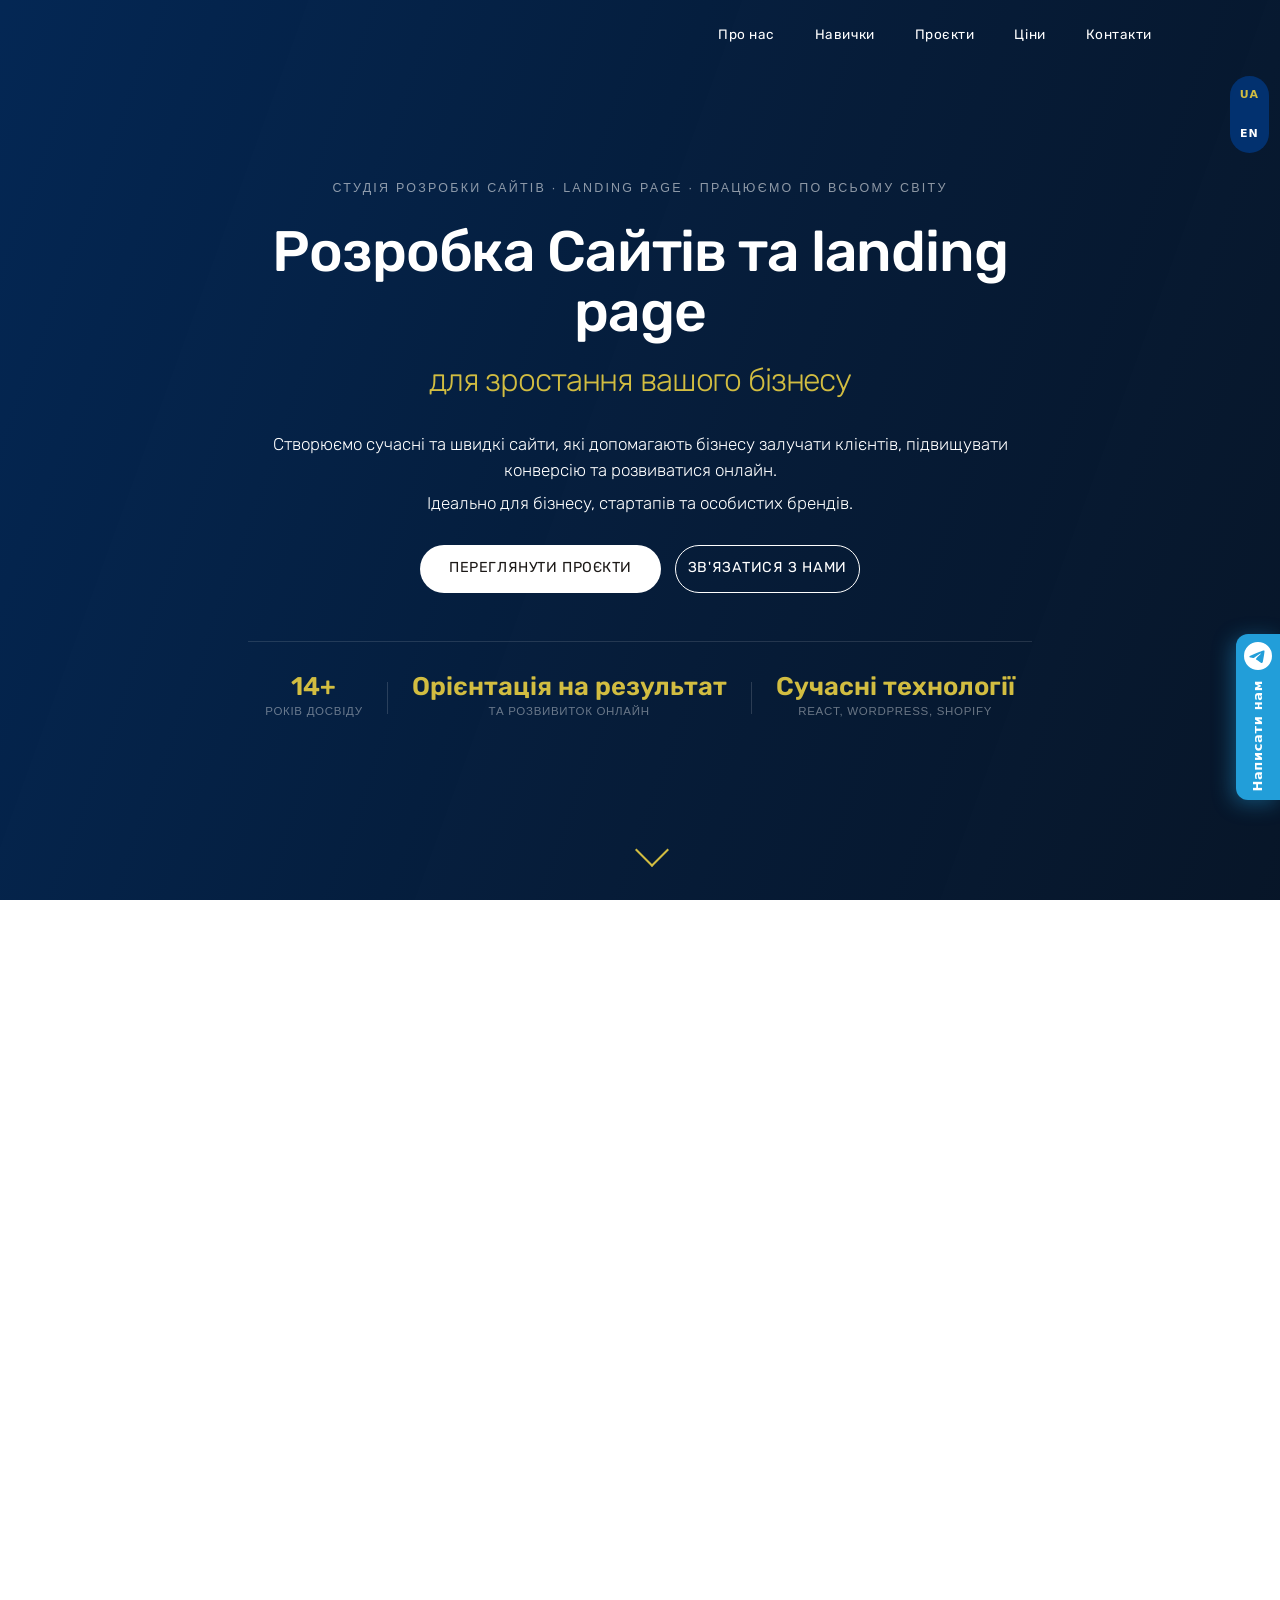
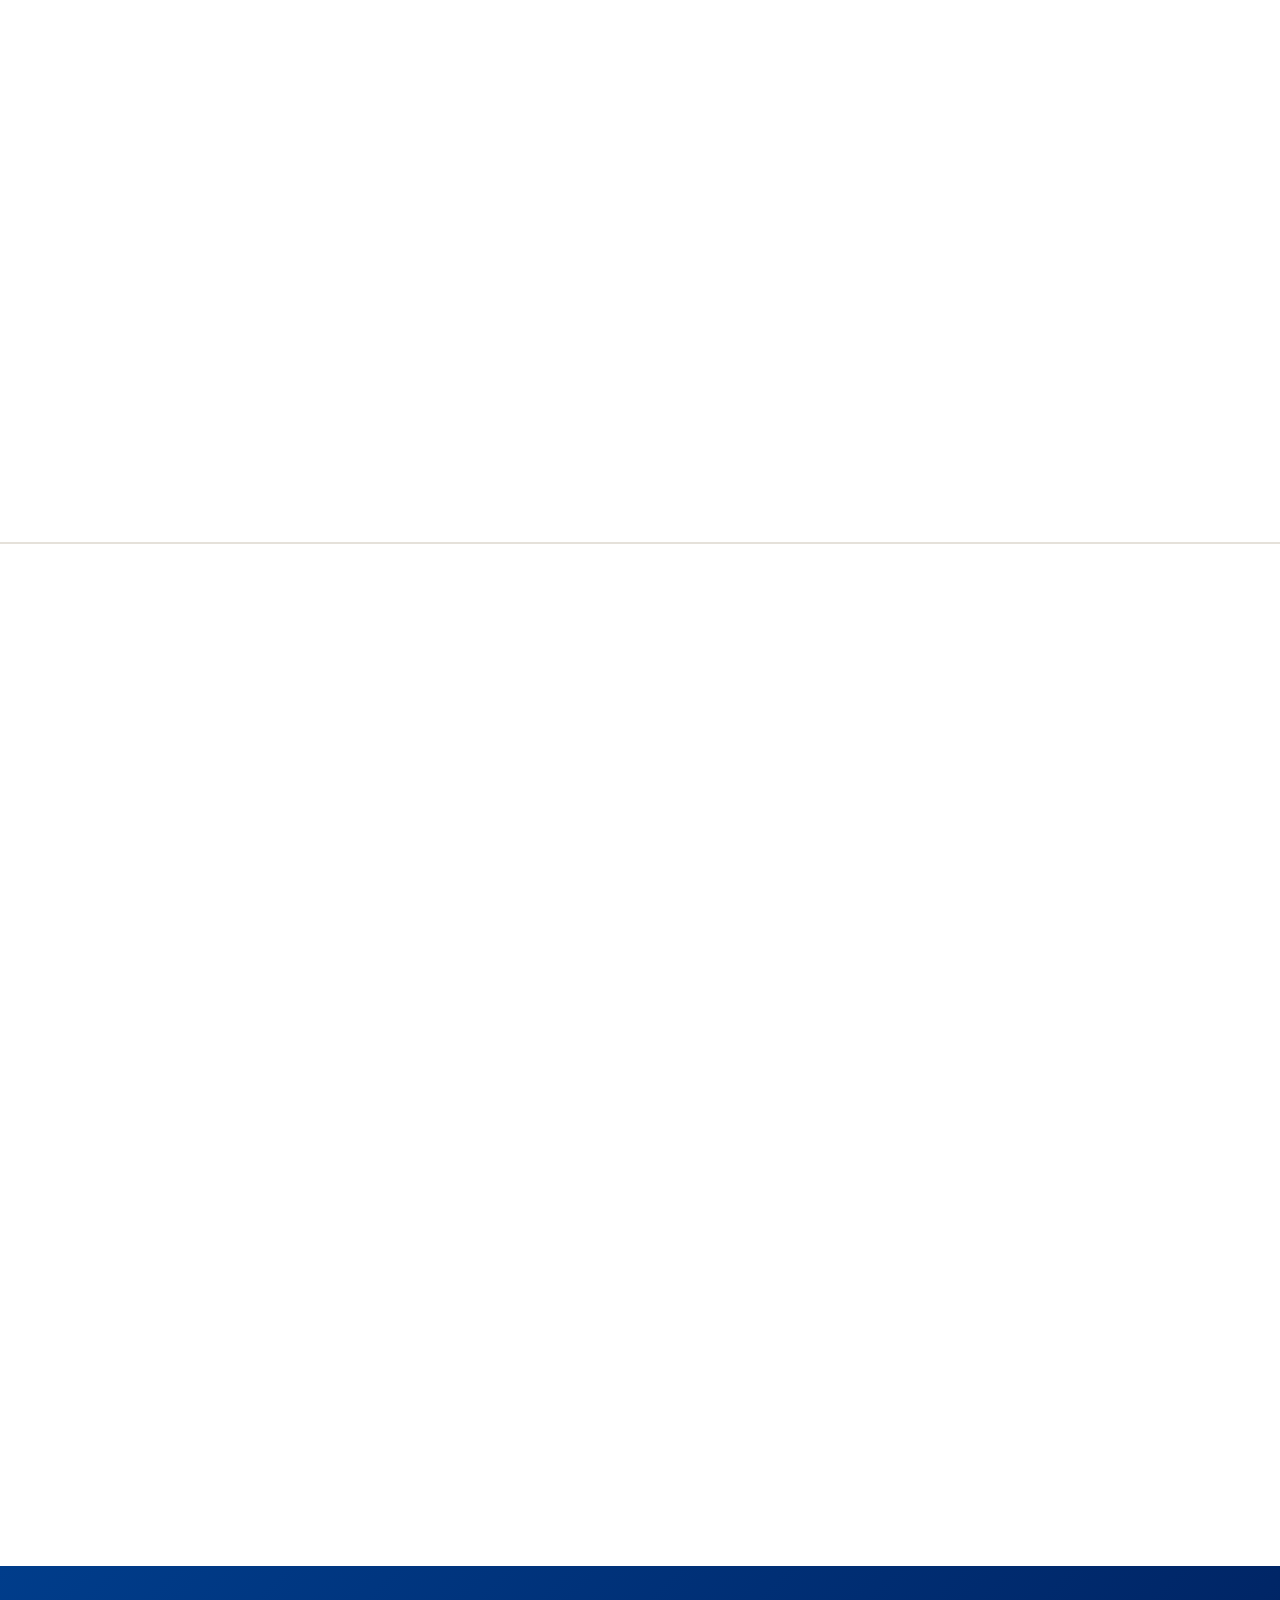
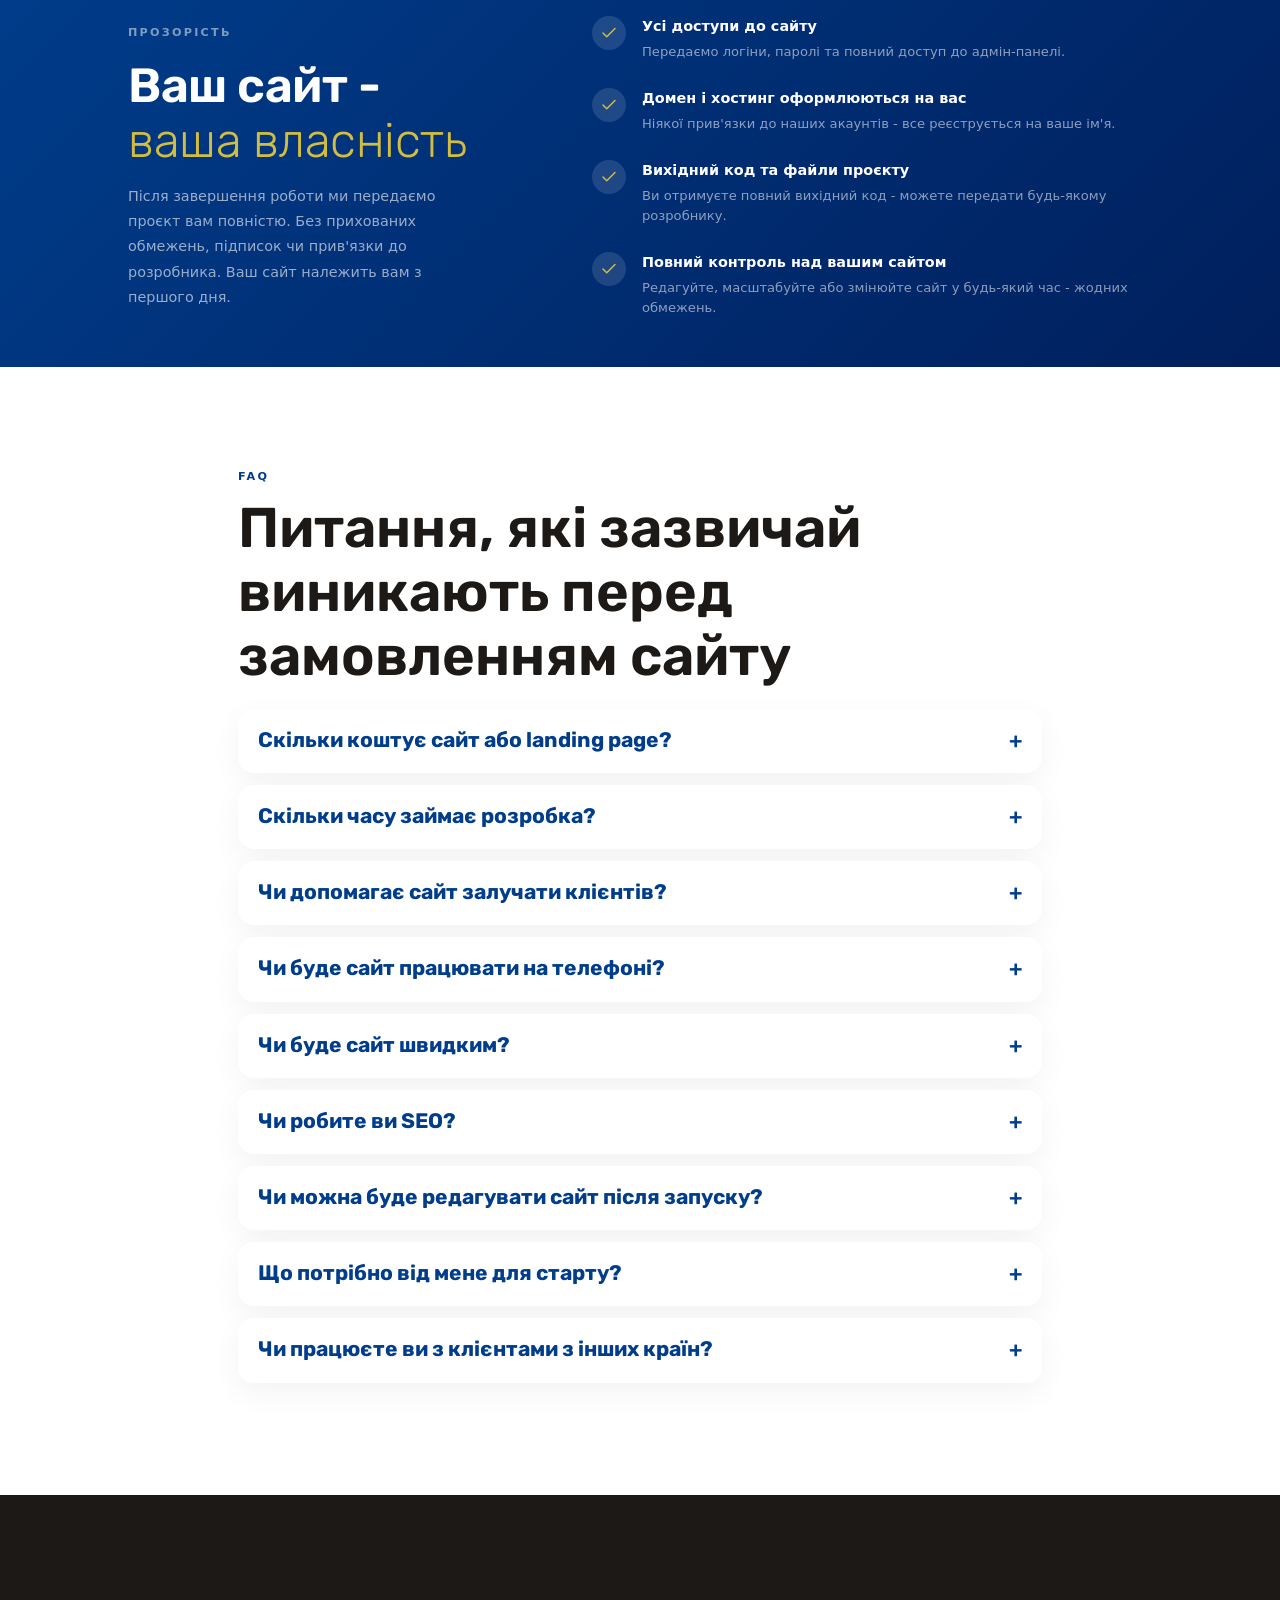
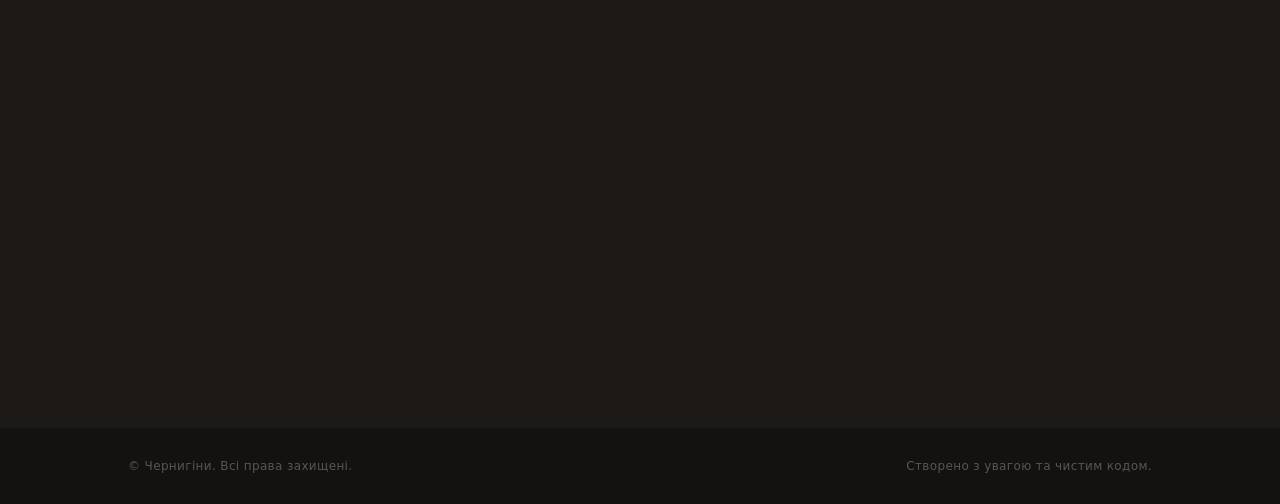
==== index.html @ ef547865 "test" ====
<!doctype html>
<html lang="uk">
  <head>
    <meta charset="UTF-8" />
    <meta name="viewport" content="width=device-width, initial-scale=1.0" />
    <meta
      name="description"
      content="Розробляємо сайти та landing page на WordPress, Webflow, Weblium, Shopify і React. 14+ років досвіду, 200+ проєктів. Клієнти з усього світу. Напишіть нам - обговоримо ваш проєкт."
    />
    <meta
      property="og:title"
      content="Розробка сайтів та Landing Page | Twin Site Creator"
    />
    <meta
      property="og:description"
      content="Розробляємо сайти та landing page на WordPress, Shopify і React. 14+ років досвіду, 200+ проєктів. Клієнти з усього світу."
    />
    <meta property="og:type" content="website" />
    <meta property="og:url" content="https://twinsitecreator.com/" />
    <meta
      property="og:image"
      content="https://twinsitecreator.com/assets/images/og-image.jpg"
    />
    <meta property="og:image:type" content="image/jpeg" />
    <meta property="og:image:width" content="1200" />
    <meta property="og:image:height" content="630" />
    <title>Розробка сайтів та Landing Page | Twin Site Creator</title>
    <!-- favicon -->
    <link rel="icon" href="assets/images/favicon.ico" sizes="any" />
    <link
      rel="icon"
      type="image/png"
      sizes="32x32"
      href="assets/images/favicon-32x32.png"
    />
    <link
      rel="icon"
      type="image/png"
      sizes="16x16"
      href="assets/images/favicon-16x16.png"
    />
    <link rel="canonical" href="https://twinsitecreator.com/" />
    <link rel="alternate" hreflang="uk" href="https://twinsitecreator.com/" />
    <link
      rel="alternate"
      hreflang="en"
      href="https://twinsitecreator.com/en/"
    />
    <link
      rel="alternate"
      hreflang="x-default"
      href="https://twinsitecreator.com/"
    />

    <link rel="preconnect" href="https://fonts.googleapis.com" />
    <link rel="preconnect" href="https://fonts.gstatic.com" crossorigin />
    <link
      href="https://fonts.googleapis.com/css2?family=Rubik:wght@300;400;500;600;700&display=swap"
      rel="stylesheet"
    />
    <link rel="stylesheet" href="assets/css/style.css" />
    <link rel="stylesheet" href="assets/css/gallery.css" />
    <!-- Google tag (gtag.js) -->
    <script
      async
      src="https://www.googletagmanager.com/gtag/js?id=G-CQWCQ5EF1Y"
    ></script>
    <script>
      window.dataLayer = window.dataLayer || [];
      function gtag() {
        dataLayer.push(arguments);
      }
      gtag("js", new Date());

      gtag("config", "G-CQWCQ5EF1Y");
    </script>

    <script type="application/ld+json">
      {
        "@context": "https://schema.org",
        "@type": "FAQPage",
        "mainEntity": [
          {
            "@type": "Question",
            "name": "Скільки коштує сайт або landing page?",
            "acceptedAnswer": {
              "@type": "Answer",
              "text": "Вартість залежить від складності. Прості landing page дешевші, складні сайти - дорожчі. Ми підбираємо рішення під ваш бюджет."
            }
          },

          {
            "@type": "Question",
            "name": "Скільки часу займає розробка?",
            "acceptedAnswer": {
              "@type": "Answer",
              "text": "Landing page займає 3–7 днів. Більш складні сайти - від 1 до 3 тижнів."
            }
          },

          {
            "@type": "Question",
            "name": "Чи допомагає сайт залучати клієнтів?",
            "acceptedAnswer": {
              "@type": "Answer",
              "text": "Так. Ми створюємо сайти з продуманою структурою та логікою, щоб відвідувач розумів вашу пропозицію і залишав заявку."
            }
          },

          {
            "@type": "Question",
            "name": "Чи буде сайт працювати на телефоні?",
            "acceptedAnswer": {
              "@type": "Answer",
              "text": "Так, всі наші сайти адаптивні і коректно працюють на мобільних, планшетах та комп’ютерах."
            }
          },

          {
            "@type": "Question",
            "name": "Чи буде сайт швидким?",
            "acceptedAnswer": {
              "@type": "Answer",
              "text": "Так. Ми оптимізуємо швидкість завантаження та використовуємо чистий код, що важливо для користувачів і SEO."
            }
          },

          {
            "@type": "Question",
            "name": "Чи робите ви SEO?",
            "acceptedAnswer": {
              "@type": "Answer",
              "text": "Так, ми закладаємо базову SEO-оптимізацію: правильна структура, заголовки, мета-теги та швидкість."
            }
          },

          {
            "@type": "Question",
            "name": "Чи можна буде редагувати сайт після запуску?",
            "acceptedAnswer": {
              "@type": "Answer",
              "text": "Так. Ми можемо зробити сайт на WordPress або іншій платформі, де ви зможете змінювати контент самостійно."
            }
          },

          {
            "@type": "Question",
            "name": "Що потрібно від мене для старту?",
            "acceptedAnswer": {
              "@type": "Answer",
              "text": "Достатньо коротко описати ваш бізнес і цілі. Ми допоможемо зі структурою і контентом при потребі."
            }
          },

          {
            "@type": "Question",
            "name": "Чи працюєте ви з клієнтами з інших країн?",
            "acceptedAnswer": {
              "@type": "Answer",
              "text": "Так, ми працюємо з клієнтами по всьому світу та спілкуємось онлайн."
            }
          }
        ]
      }
    </script>
    <script type="application/ld+json">
      {
        "@context": "https://schema.org",
        "@type": "ProfessionalService",
        "name": "Twin Site Creator",
        "url": "https://twinsitecreator.com",
        "description": "Frontend development studio specializing in landing pages, business websites, and e-commerce on WordPress, Shopify, and React.",
        "foundingDate": "2010",
        "numberOfEmployees": "2",
        "areaServed": "Worldwide",
        "hasOfferCatalog": {
          "@type": "OfferCatalog",
          "name": "Web Development Services",
          "itemListElement": [
            {
              "@type": "Offer",
              "itemOffered": {
                "@type": "Service",
                "name": "Landing Page Development"
              }
            },
            {
              "@type": "Offer",
              "itemOffered": {
                "@type": "Service",
                "name": "WordPress Website Development"
              }
            },
            {
              "@type": "Offer",
              "itemOffered": {
                "@type": "Service",
                "name": "Shopify Store Development"
              }
            },
            {
              "@type": "Offer",
              "itemOffered": {
                "@type": "Service",
                "name": "Frontend Development (React/Vue)"
              }
            },
            {
              "@type": "Offer",
              "itemOffered": {
                "@type": "Service",
                "name": "Website Optimization"
              }
            }
          ]
        },
        "contactPoint": {
          "@type": "ContactPoint",
          "contactType": "customer service",
          "email": "nadja.chernyginy@gmail.com",
          "availableLanguage": ["Ukrainian", "English"]
        }
      }
    </script>

    <!-- Portfolio ItemList Schema -->
    <script type="application/ld+json">
      {
        "@context": "https://schema.org",
        "@type": "ItemList",
        "name": "Landing Page & Website Portfolio - Twin Site Creator",
        "description": "Portfolio of landing pages and business websites built by Twin Site Creator. 200+ projects on WordPress, Shopify, and React for clients worldwide.",
        "numberOfItems": 7,
        "itemListElement": [
          {
            "@type": "ListItem",
            "position": 1,
            "item": {
              "@type": "CreativeWork",
              "name": "Yoga Retreat Landing Page - Bali",
              "url": "https://twinsite-creation.github.io/yoga-retreat-landing/",
              "image": "https://twinsitecreator.com/assets/images/thumbnail-yoga.webp",
              "author": { "@type": "Organization", "name": "Twin Site Creator" }
            }
          },
          {
            "@type": "ListItem",
            "position": 2,
            "item": {
              "@type": "CreativeWork",
              "name": "Pet Grooming Business Website",
              "url": "https://twinsite-creation.github.io/pet-grooming-landing/",
              "image": "https://twinsitecreator.com/assets/images/thumbnail-pet.webp",
              "author": { "@type": "Organization", "name": "Twin Site Creator" }
            }
          },
          {
            "@type": "ListItem",
            "position": 3,
            "item": {
              "@type": "CreativeWork",
              "name": "Luxury Villa Rental & Sales Website - Bali",
              "url": "https://twinsite-creation.github.io/luxury-villa-landing/",
              "image": "https://twinsitecreator.com/assets/images/thumbnail-villas.webp",
              "author": { "@type": "Organization", "name": "Twin Site Creator" }
            }
          },
          {
            "@type": "ListItem",
            "position": 4,
            "item": {
              "@type": "CreativeWork",
              "name": "Notary Website Design - Legal Services",
              "url": "https://twinsite-creation.github.io/notary-website-001/",
              "image": "https://twinsitecreator.com/assets/images/thumbnail-notary.webp",
              "author": { "@type": "Organization", "name": "Twin Site Creator" }
            }
          },
          {
            "@type": "ListItem",
            "position": 5,
            "item": {
              "@type": "CreativeWork",
              "name": "German Language Learning Website - Kurinova Deutsch",
              "url": "https://kurinova-deutsch.com/",
              "image": "https://twinsitecreator.com/assets/images/thumbnail-kurinova.webp",
              "author": { "@type": "Organization", "name": "Twin Site Creator" }
            }
          },
          {
            "@type": "ListItem",
            "position": 6,
            "item": {
              "@type": "CreativeWork",
              "name": "Therapy & Psychology Landing Page",
              "url": "https://twinsite-creation.github.io/therapy-landing/",
              "image": "https://twinsitecreator.com/assets/images/thumbnail-therapy.webp",
              "author": { "@type": "Organization", "name": "Twin Site Creator" }
            }
          },
          {
            "@type": "ListItem",
            "position": 7,
            "item": {
              "@type": "CreativeWork",
              "name": "Movie Promo Landing Page",
              "url": "https://twinsite-creation.github.io/movie-landing/",
              "image": "https://twinsitecreator.com/assets/images/thumbnail-movie.webp",
              "author": { "@type": "Organization", "name": "Twin Site Creator" }
            }
          }
        ]
      }
    </script>
  </head>
  <body>
    <!-- ===== NAVIGATION ===== -->
    <header class="site-header" id="site-header">
      <div class="container header-inner">
        <a href="/" class="nav__logo" aria-label="Homepage">
          <span
            class="nav__logo-img nav__logo-img--blue"
            aria-hidden="true"
          ></span>
          <span
            class="nav__logo-img nav__logo-img--white"
            aria-hidden="true"
          ></span>
        </a>

        <div class="header-right">
          <nav class="nav container" aria-label="Main navigation">
            <ul class="nav__list" id="nav-menu" role="list">
              <li><a href="#about" class="nav__link">Про нас</a></li>
              <li><a href="#skills" class="nav__link">Навички</a></li>
              <li><a href="#projects" class="nav__link">Проєкти</a></li>
              <li><a href="#pricing" class="nav__link">Ціни</a></li>
              <li><a href="#contact" class="nav__link">Контакти</a></li>
            </ul>
          </nav>

          <div class="lang-toggle">
            <a href="/" class="lang-btn on">UA</a>
            <a href="/en/" class="lang-btn">EN</a>
          </div>

          <button
            class="nav__toggle"
            id="nav-toggle"
            aria-label="Toggle menu"
            aria-expanded="false"
            aria-controls="nav-menu"
          >
            <span></span><span></span><span></span>
          </button>
        </div>
      </div>
    </header>

    <main>
      <!-- ===== HERO ===== -->
      <section class="hero" id="hero">
        <!-- VIDEO BACKGROUND -->
        <div class="hero__video-wrap" aria-hidden="true">
          <video
            class="hero__video"
            poster="assets/images/photo_nadiia_vira.jpg"
            muted
            autoplay
            loop
            playsinline
            preload="metadata"
          >
            <source src="assets/videos/hero-bg.mp4" type="video/mp4" />
          </video>
          <div class="hero__overlay"></div>
        </div>

        <!-- CONTENT -->
        <div class="container hero__inner">
          <div class="hero__text">
            <p class="hero__eyebrow hero-anim hero-anim--1">
              Студія розробки сайтів · Landing Page · Працюємо по всьому світу
            </p>

            <h1 class="hero__name hero-anim hero-anim--2">
              Розробка Сайтів та landing page<br />
              <span>для зростання вашого бізнесу</span>
            </h1>

            <div class="hero__intro hero-anim hero-anim--3">
              <p>
                Створюємо сучасні та швидкі сайти, які допомагають бізнесу
                залучати клієнтів, підвищувати конверсію та розвиватися онлайн.
              </p>

              <p>Ідеально для бізнесу, стартапів та особистих брендів.</p>
            </div>

            <div class="hero__actions hero-anim hero-anim--4">
              <a href="#projects" class="btn btn--primary">
                Переглянути проєкти
              </a>
              <a href="#contact" class="btn btn--ghost">Зв'язатися з нами</a>
            </div>

            <!-- TRUST BAR -->
            <div class="hero__trust hero-anim hero-anim--5" aria-hidden="true">
              <div class="hero__trust-item">
                <strong>14+</strong>
                <span>Років досвіду</span>
              </div>
              <div class="hero__trust-divider"></div>
              <div class="hero__trust-item">
                <strong>Орієнтація на результат</strong>
                <span>та розвивиток онлайн</span>
              </div>
              <div class="hero__trust-divider"></div>
              <div class="hero__trust-item">
                <strong>Сучасні технології</strong>
                <span>React, WordPress, Shopify</span>
              </div>
            </div>
          </div>
        </div>

        <!-- SCROLL INDICATOR -->
        <a href="#portfolioHeader" class="hero__scroll hero-anim hero-anim--6">
          <span class="hero__scroll-arrow"></span>
        </a>
      </section>

      <!-- ===== PROJECTS - Animated Gallery ===== -->
      <section class="portfolio section" id="projects" aria-label="Портфоліо">
        <div class="container">
          <!-- HEADER -->
          <header class="portfolio-header" id="portfolioHeader">
            <div>
              <p class="portfolio-header__label">Портфоліо · Наші роботи</p>
              <h2 class="portfolio-header__title">
                Landing page та сайти,<br />
                <span>які приносять клієнтів</span>
              </h2>
            </div>
          </header>

          <!-- INTRO -->
          <div class="portfolio-intro" id="portfolioIntro">
            <p>
              Реальні приклади landing page та бізнес-сайтів - від сервісного
              бізнесу до преміум нерухомості. Кожен проєкт створений, щоб
              приносити результат: більше заявок, більше клієнтів і більше
              онлайн-продажів.
            </p>
            <p>
              Розробляємо сайти на різних платформах або створюємо повністю
              кастомні рішення - під конкретні задачі бізнесу.
            </p>
          </div>

          <!-- GALLERY GRID -->
          <div class="gallery" id="gallery">
            <!-- CARD 1 - Yoga Retreat (large) -->
            <article
              class="gallery-card"
              data-delay="0"
              itemscope
              itemtype="https://schema.org/CreativeWork"
            >
              <span class="card-shimmer"></span>
              <span class="card-num">01</span>
              <div class="card-media">
                <img
                  class="card-poster"
                  itemprop="image"
                  src="assets/images/thumbnail-yoga.webp"
                  alt="Landing page для йога-ретриту на Балі - by Twin Site Creator"
                  loading="lazy"
                  width="640"
                  height="420"
                />
                <!-- <video
                  class="card-video"
                  muted
                  loop
                  playsinline
                  preload="none"
                  data-src="assets/videos/project-preview.mp4"
                >
                  <source
                    data-src="assets/videos/project-preview.mp4"
                    type="video/mp4"
                  />
                </video> 
                <div class="card-play-hint">
                  <svg width="16" height="16" viewBox="0 0 24 24" fill="white">
                    <polygon points="5,3 19,12 5,21" />
                  </svg>
                </div>-->
              </div>
              <a
                class="card-overlay-link"
                href="https://twinsite-creation.github.io/yoga-retreat-landing/"
                target="_blank"
                rel="noopener"
                itemprop="url"
              >
                <div class="card-overlay"></div>
              </a>

              <div class="card-info">
                <span class="card-tag">Wellness · UI/UX концепт</span>

                <h3 class="card-title">
                  <a
                    href="https://twinsite-creation.github.io/yoga-retreat-landing/"
                    target="_blank"
                    rel="noopener"
                    itemprop="url"
                    >Landing page для wellness бренду</a
                  >
                </h3>

                <div class="card-result">
                  <span>✨ Візуальний сторітелінг</span>
                  <span>📱 Mobile-first структура</span>
                </div>

                <p class="card-desc">
                  Концепція landing page для йога-ретриту, створена для передачі
                  атмосфери та цінності досвіду через візуал, структуру та
                  зрозумілу подачу програми.
                </p>

                <a
                  class="card-link"
                  href="https://twinsite-creation.github.io/yoga-retreat-landing/"
                  target="_blank"
                >
                  Переглянути приклад
                  <svg
                    width="14"
                    height="14"
                    viewBox="0 0 24 24"
                    fill="none"
                    stroke="currentColor"
                    stroke-width="2"
                    stroke-linecap="round"
                    stroke-linejoin="round"
                  >
                    <path d="M5 12h14M12 5l7 7-7 7" />
                  </svg>
                </a>
              </div>
            </article>

            <!-- CARD 2 - Pet Grooming -->
            <article
              class="gallery-card"
              data-delay="80"
              itemscope
              itemtype="https://schema.org/CreativeWork"
            >
              <span class="card-shimmer"></span>
              <span class="card-num">02</span>
              <div class="card-media">
                <img
                  class="card-poster"
                  itemprop="image"
                  src="assets/images/thumbnail-pet.webp"
                  alt="Бізнес-сайт для pet grooming студії - by Twin Site Creator"
                  loading="lazy"
                  width="640"
                  height="420"
                />
                <!--<video
                  class="card-video"
                  muted
                  loop
                  playsinline
                  preload="none"
                  data-src="assets/videos/project-preview.mp4"
                >
                  <source
                    data-src="assets/videos/project-preview.mp4"
                    type="video/mp4"
                  />
                </video>
                <div class="card-play-hint">
                  <svg width="16" height="16" viewBox="0 0 24 24" fill="white">
                    <polygon points="5,3 19,12 5,21" />
                  </svg>
                </div>-->
              </div>
              <a
                class="card-overlay-link"
                href="https://twinsite-creation.github.io/pet-grooming-landing/"
                target="_blank"
                rel="noopener"
                itemprop="url"
              >
                <div class="card-overlay"></div>
              </a>
              <div class="card-info">
                <span class="card-tag">Pet Care · Business Website</span>

                <h3 class="card-title">
                  <a
                    href="https://twinsite-creation.github.io/pet-grooming-landing/"
                    target="_blank"
                    rel="noopener"
                    itemprop="url"
                  >
                    Сайт для грумінг-салону
                  </a>
                </h3>

                <div class="card-result">
                  <span>✨ Чітка подача послуг</span>
                  <span>📞 Фокус на заявки</span>
                </div>

                <p class="card-desc">
                  Структура сайту для сервісного бізнесу з акцентом на швидке
                  розуміння послуг.
                </p>

                <a
                  class="card-link"
                  href="https://twinsite-creation.github.io/pet-grooming-landing/"
                  target="_blank"
                >
                  Переглянути приклад
                  <svg
                    width="14"
                    height="14"
                    viewBox="0 0 24 24"
                    fill="none"
                    stroke="currentColor"
                    stroke-width="2"
                    stroke-linecap="round"
                    stroke-linejoin="round"
                  >
                    <path d="M5 12h14M12 5l7 7-7 7" />
                  </svg>
                </a>
              </div>
            </article>

            <!-- CARD 3 - Luxury Villas -->
            <article
              class="gallery-card"
              data-delay="160"
              itemscope
              itemtype="https://schema.org/CreativeWork"
            >
              <span class="card-shimmer"></span>
              <span class="card-num">03</span>
              <div class="card-media">
                <img
                  class="card-poster"
                  itemprop="image"
                  src="assets/images/thumbnail-villas.webp"
                  alt="Преміум-сайт для оренди та продажу вілл на Балі - Twin Site Creator"
                  loading="lazy"
                  width="640"
                  height="420"
                />
                <!--<video
                  class="card-video"
                  muted
                  loop
                  playsinline
                  preload="none"
                  data-src="assets/videos/project-preview.mp4"
                >
                  <source
                    data-src="assets/videos/project-preview.mp4"
                    type="video/mp4"
                  />
                </video>
                <div class="card-play-hint">
                  <svg width="16" height="16" viewBox="0 0 24 24" fill="white">
                    <polygon points="5,3 19,12 5,21" />
                  </svg>
                </div>-->
              </div>
              <a
                class="card-overlay-link"
                href="https://twinsite-creation.github.io/luxury-villa-landing/"
                target="_blank"
                rel="noopener"
                itemprop="url"
              >
                <div class="card-overlay"></div>
              </a>
              <div class="card-info">
                <span class="card-tag">Real Estate · Digital Experience</span>

                <h3 class="card-title">
                  <a
                    href="https://twinsite-creation.github.io/luxury-villa-landing/"
                    target="_blank"
                    rel="noopener"
                    itemprop="url"
                  >
                    Сайт для преміум нерухомості
                  </a>
                </h3>

                <div class="card-result">
                  <span>✨ Преміальна подача</span>
                  <span>📱 Візуальний фокус</span>
                </div>

                <p class="card-desc">
                  Концепція сайту для продажу та оренди вілл з акцентом на
                  емоційне сприйняття, візуальну подачу.
                </p>

                <a
                  class="card-link"
                  href="https://twinsite-creation.github.io/luxury-villa-landing/"
                  target="_blank"
                >
                  Переглянути приклад
                  <svg
                    width="14"
                    height="14"
                    viewBox="0 0 24 24"
                    fill="none"
                    stroke="currentColor"
                    stroke-width="2"
                    stroke-linecap="round"
                    stroke-linejoin="round"
                  >
                    <path d="M5 12h14M12 5l7 7-7 7" />
                  </svg>
                </a>
              </div>
            </article>

            <!-- CARD 4 - GERMAN TEACHER -->
            <article
              class="gallery-card"
              data-delay="240"
              itemscope
              itemtype="https://schema.org/CreativeWork"
            >
              <span class="card-shimmer"></span>
              <span class="card-num">04</span>
              <div class="card-media">
                <img
                  class="card-poster"
                  src="assets/images/thumbnail-teacher.webp"
                  alt="Сайт для вивчення німецької мови на ноутбуці та смартфоні - онлайн курси німецької, адаптивний дизайн освітнього сайту"
                  loading="lazy"
                  width="640"
                  height="420"
                  style="object-position: center 30%"
                />
                <!--<video
                  class="card-video"
                  muted
                  loop
                  playsinline
                  preload="none"
                  data-src="assets/videos/project-preview.mp4"
                >
                  <source
                    data-src="assets/videos/project-preview.mp4"
                    type="video/mp4"
                  />
                </video>
                <div class="card-play-hint">
                  <svg width="16" height="16" viewBox="0 0 24 24" fill="white">
                    <polygon points="5,3 19,12 5,21" />
                  </svg>
                </div>-->
              </div>
              <a
                class="card-overlay-link"
                href="https://kurinova-deutsch.com/"
                target="_blank"
                rel="noopener"
                itemprop="url"
              >
                <div class="card-overlay"></div>
              </a>
              <div class="card-info">
                <span class="card-tag">Education · Personal Brand</span>

                <h3 class="card-title">
                  <a
                    href="https://kurinova-deutsch.com/"
                    target="_blank"
                    rel="noopener"
                    itemprop="url"
                  >
                    Сайт викладача німецької мови
                  </a>
                </h3>

                <div class="card-result">
                  <span>✨ Персональний бренд</span>
                  <span>📩 Збір заявок</span>
                </div>

                <p class="card-desc">
                  Сайт для викладача з акцентом на довіру, експертність та
                  просту комунікацію з потенційними студентами.
                </p>

                <a
                  class="card-link"
                  href="https://kurinova-deutsch.com/"
                  target="_blank"
                >
                  Переглянути приклад
                  <svg
                    width="14"
                    height="14"
                    viewBox="0 0 24 24"
                    fill="none"
                    stroke="currentColor"
                    stroke-width="2"
                    stroke-linecap="round"
                    stroke-linejoin="round"
                  >
                    <path d="M5 12h14M12 5l7 7-7 7" />
                  </svg>
                </a>
              </div>
            </article>

            <!-- CARD 5 - Notary variant -->
            <article
              class="gallery-card"
              data-delay="320"
              itemscope
              itemtype="https://schema.org/CreativeWork"
            >
              <span class="card-shimmer"></span>
              <span class="card-num">05</span>
              <div class="card-media">
                <img
                  class="card-poster"
                  src="assets/images/thumbnail-notary.webp"
                  alt="Сучасний сайт нотаріуса на ноутбуці та смартфоні - дизайн юридичного сайту, адаптивний веб-дизайн для нотаріальних послуг"
                  loading="lazy"
                  width="640"
                  height="420"
                  style="object-position: center 60%"
                />
                <!--<video
                  class="card-video"
                  muted
                  loop
                  playsinline
                  preload="none"
                  data-src="assets/videos/project-preview.mp4"
                >
                  <source
                    data-src="assets/videos/project-preview.mp4"
                    type="video/mp4"
                  />
                </video>
                <div class="card-play-hint">
                  <svg width="16" height="16" viewBox="0 0 24 24" fill="white">
                    <polygon points="5,3 19,12 5,21" />
                  </svg>
                </div>-->
              </div>
              <a
                class="card-overlay-link"
                href="https://twinsite-creation.github.io/notary-website-001/"
                target="_blank"
                rel="noopener"
                itemprop="url"
              >
                <div class="card-overlay"></div>
              </a>
              <div class="card-info">
                <span class="card-tag">Legal · Business Website</span>

                <h3 class="card-title">
                  <a
                    href="https://twinsite-creation.github.io/notary-website-001/"
                    target="_blank"
                    rel="noopener"
                    itemprop="url"
                  >
                    Сайт нотаріальної практики
                  </a>
                </h3>

                <div class="card-result">
                  <span>✨ Структуровано</span>
                  <span>📞 Локальні запити</span>
                </div>

                <p class="card-desc">
                  Концепція сайту для нотаріуса з акцентом на чітку структуру
                  послуг, довіру та зручний зв’язок для клієнтів.
                </p>

                <a
                  class="card-link"
                  href="https://twinsite-creation.github.io/notary-website-001/"
                  target="_blank"
                >
                  Переглянути приклад
                  <svg
                    width="14"
                    height="14"
                    viewBox="0 0 24 24"
                    fill="none"
                    stroke="currentColor"
                    stroke-width="2"
                    stroke-linecap="round"
                    stroke-linejoin="round"
                  >
                    <path d="M5 12h14M12 5l7 7-7 7" />
                  </svg>
                </a>
              </div>
            </article>

            <!-- CARD 6 - Therapy Landing -->
            <article
              class="gallery-card"
              data-delay="400"
              itemscope
              itemtype="https://schema.org/CreativeWork"
            >
              <span class="card-shimmer"></span>
              <span class="card-num">06</span>
              <div class="card-media">
                <img
                  class="card-poster"
                  itemprop="image"
                  src="assets/images/thumbnail-therapy.webp"
                  alt="Landing page для психолога та психотерапевта - Twin Site Creator"
                  loading="lazy"
                  width="640"
                  height="420"
                />
              </div>
              <a
                class="card-overlay-link"
                href="https://twinsite-creation.github.io/therapy-landing/"
                target="_blank"
                rel="noopener"
                itemprop="url"
              >
                <div class="card-overlay"></div>
              </a>
              <div class="card-info">
                <span class="card-tag">Psychology · Landing Page</span>

                <h3 class="card-title">
                  <a
                    href="https://twinsite-creation.github.io/therapy-landing/"
                    target="_blank"
                    rel="noopener"
                    itemprop="url"
                  >
                    Landing page для психолога
                  </a>
                </h3>

                <div class="card-result">
                  <span>✨ Довіра та емпатія</span>
                  <span>📩 Фокус на запис</span>
                </div>

                <p class="card-desc">
                  Концепція landing page для спеціаліста з психологічної
                  підтримки з акцентом на довіру, безпеку та зрозумілий заклик
                  до дії.
                </p>

                <a
                  class="card-link"
                  href="https://twinsite-creation.github.io/therapy-landing/"
                  target="_blank"
                >
                  Переглянути приклад
                  <svg
                    width="14"
                    height="14"
                    viewBox="0 0 24 24"
                    fill="none"
                    stroke="currentColor"
                    stroke-width="2"
                    stroke-linecap="round"
                    stroke-linejoin="round"
                  >
                    <path d="M5 12h14M12 5l7 7-7 7" />
                  </svg>
                </a>
              </div>
            </article>

            <!-- CARD 7 - Movie Landing -->
            <article
              class="gallery-card"
              data-delay="480"
              itemscope
              itemtype="https://schema.org/CreativeWork"
            >
              <span class="card-shimmer"></span>
              <span class="card-num">07</span>
              <div class="card-media">
                <img
                  class="card-poster"
                  itemprop="image"
                  src="assets/images/thumbnail-movie.webp"
                  alt="Landing page для кінофільму та кінопроєкту - Twin Site Creator"
                  loading="lazy"
                  width="640"
                  height="420"
                />
              </div>
              <a
                class="card-overlay-link"
                href="https://twinsite-creation.github.io/movie-landing/"
                target="_blank"
                rel="noopener"
                itemprop="url"
              >
                <div class="card-overlay"></div>
              </a>
              <div class="card-info">
                <span class="card-tag">Entertainment · Landing Page</span>

                <h3 class="card-title">
                  <a
                    href="https://twinsite-creation.github.io/movie-landing/"
                    target="_blank"
                    rel="noopener"
                    itemprop="url"
                  >
                    Landing page для кінопроєкту
                  </a>
                </h3>

                <div class="card-result">
                  <span>🎬 Кінематографічний стиль</span>
                  <span>✨ Імерсивний досвід</span>
                </div>

                <p class="card-desc">
                  Концепція промо-сторінки для кінострічки з атмосферним
                  візуалом, динамічною подачею та чітким фокусом на конверсію.
                </p>

                <a
                  class="card-link"
                  href="https://twinsite-creation.github.io/movie-landing/"
                  target="_blank"
                >
                  Переглянути приклад
                  <svg
                    width="14"
                    height="14"
                    viewBox="0 0 24 24"
                    fill="none"
                    stroke="currentColor"
                    stroke-width="2"
                    stroke-linecap="round"
                    stroke-linejoin="round"
                  >
                    <path d="M5 12h14M12 5l7 7-7 7" />
                  </svg>
                </a>
              </div>
            </article>

            <!-- CARD 6 - Villas wide
            <article
              class="gallery-card"
              data-delay="400"
              itemscope
              itemtype="https://schema.org/CreativeWork"
            >
              <span class="card-shimmer"></span>
              <span class="card-num">06</span>
              <div class="card-media">
                <img
                  class="card-poster"
                  src="assets/images/thumbnail-villas.webp"
                  alt="Premium villa sales website Bali - by Twin Site Creator"
                  loading="lazy"
                  width="640"
                  height="420"
                  style="object-position: 30% center"
                />
                <video
                  class="card-video"
                  muted
                  loop
                  playsinline
                  preload="none"
                  data-src="assets/videos/project-preview.mp4"
                >
                  <source
                    data-src="assets/videos/project-preview.mp4"
                    type="video/mp4"
                  />
                </video>
                <div class="card-play-hint">
                  <svg width="16" height="16" viewBox="0 0 24 24" fill="white">
                    <polygon points="5,3 19,12 5,21" />
                  </svg>
                </div>
              </div>
              <div class="card-overlay"></div>
              <div class="card-info">
                <span class="card-tag">E-commerce · Shopify</span>
                <h3 class="card-title" itemprop="name">
                  Premium Villa Sales - Shopify
                </h3>
                <div class="card-result">
                  <span>🏆 Premium design</span>
                  <span>🛒 Shopify інтеграція</span>
                </div>
                <a
                  class="card-link"
                  href="https://twinsite-creation.github.io/luxury-villa-landing/"
                  target="_blank"
                  rel="noopener"
                >
                  Відкрити
                  <svg
                    width="14"
                    height="14"
                    viewBox="0 0 24 24"
                    fill="none"
                    stroke="currentColor"
                    stroke-width="2"
                    stroke-linecap="round"
                    stroke-linejoin="round"
                  >
                    <path d="M5 12h14M12 5l7 7-7 7" />
                  </svg>
                </a>
              </div>
            </article> -->

            <!-- CARD 7 - Yoga wide
            <article
              class="gallery-card"
              data-delay="480"
              itemscope
              itemtype="https://schema.org/CreativeWork"
            >
              <span class="card-shimmer"></span>
              <span class="card-num">07</span>
              <div class="card-media">
                <img
                  class="card-poster"
                  src="assets/images/thumbnail-yoga.webp"
                  alt="Spa and retreat brand identity website - by Twin Site Creator"
                  loading="lazy"
                  width="640"
                  height="420"
                  style="object-position: center 50%"
                />
                <video
                  class="card-video"
                  muted
                  loop
                  playsinline
                  preload="none"
                  data-src="assets/videos/project-preview.mp4"
                >
                  <source
                    data-src="assets/videos/project-preview.mp4"
                    type="video/mp4"
                  />
                </video>
                <div class="card-play-hint">
                  <svg width="16" height="16" viewBox="0 0 24 24" fill="white">
                    <polygon points="5,3 19,12 5,21" />
                  </svg>
                </div>
              </div>
              <div class="card-overlay"></div>
              <div class="card-info">
                <span class="card-tag">Brand · Landing Page</span>
                <h3 class="card-title" itemprop="name">
                  Spa &amp; Retreat Brand Identity
                </h3>
                <div class="card-result">
                  <span>🎨 Фірмовий стиль</span>
                  <span>🌿 Преміум велнес</span>
                </div>
                <a
                  class="card-link"
                  href="https://twinsite-creation.github.io/yoga-retreat-landing/"
                  target="_blank"
                  rel="noopener"
                >
                  Відкрити
                  <svg
                    width="14"
                    height="14"
                    viewBox="0 0 24 24"
                    fill="none"
                    stroke="currentColor"
                    stroke-width="2"
                    stroke-linecap="round"
                    stroke-linejoin="round"
                  >
                    <path d="M5 12h14M12 5l7 7-7 7" />
                  </svg>
                </a>
              </div>
            </article> -->
          </div>
          <!-- /.gallery -->

          <!-- FOOTER CTA -->
          <div class="portfolio-footer" id="portfolioFooter">
            <p class="portfolio-footer__text">
              Маєте проєкт? Обговоримо задачу та підберемо рішення під ваш
              бюджет.
            </p>
            <a class="btn-gallery-cta" href="#contact">
              Обговорити проєкт
              <svg
                width="16"
                height="16"
                viewBox="0 0 24 24"
                fill="none"
                stroke="currentColor"
                stroke-width="2"
                stroke-linecap="round"
                stroke-linejoin="round"
              >
                <path d="M5 12h14M12 5l7 7-7 7" />
              </svg>
            </a>
          </div>
        </div>
      </section>

      <!-- ===== ABOUT ===== -->
      <section class="about section" id="about">
        <div class="container about__inner">
          <div class="section__label reveal">Про нас</div>

          <div class="about__content">
            <h2 class="about__heading reveal">
              Створюємо сайти, які<br /><span>працюють на бізнес</span>
            </h2>

            <div class="about__body reveal">
              <p>
                Ми - frontend дует із понад 14-річним досвідом у розробці сайтів
                та landing page для бізнесу. Допомагаємо компаніям виглядати
                професійно онлайн і залучати клієнтів через сучасні веб-рішення.
              </p>

              <p>
                Створюємо сайти під ключ: від структури та дизайну до
                повноцінної реалізації. Наш підхід - це поєднання швидкості,
                зручності та продуманого користувацького досвіду.
              </p>

              <p>
                Ми працюємо з сучасними технологіями (React, WordPress, Shopify)
                та створюємо адаптивні сайти, які коректно працюють на всіх
                пристроях і допомагають бізнесу зростати.
              </p>

              <div class="about__highlights">
                <div class="highlight">
                  <strong>14+</strong>
                  <span>Років досвіду</span>
                </div>

                <div class="highlight">
                  <strong>200+</strong>
                  <span>Реалізованих проєктів</span>
                </div>

                <div class="highlight">
                  <strong>Modern</strong>
                  <span>Web Solutions</span>
                </div>
              </div>
            </div>
          </div>
        </div>
      </section>

      <!-- ===== SKILLS ===== -->
      <section class="skills section" id="skills">
        <div class="container">
          <div class="section__label reveal">Експертиза</div>
          <h2 class="section__title reveal">
            Послуги з розробки сайтів та технології, які ми використовуємо
          </h2>
          <p class="section__text reveal">
            Ми надаємо послуги з розробки сайтів: створення landing page,
            вебсайтів під ключ та frontend розробка з використанням сучасних
            технологій.
          </p>
          <div class="skills__grid">
            <div class="skill-card reveal">
              <div class="skill-card__icon" aria-hidden="true">
                <svg
                  width="28"
                  height="28"
                  viewBox="0 0 24 24"
                  fill="none"
                  stroke="currentColor"
                  stroke-width="1.5"
                  stroke-linecap="round"
                  stroke-linejoin="round"
                >
                  <polyline points="16 18 22 12 16 6" />
                  <polyline points="8 6 2 12 8 18" />
                </svg>
              </div>
              <h3 class="skill-card__title">Розробка landing page</h3>
              <ul class="skill-card__list">
                <li>Сайти, що приносять клієнтів</li>
                <li>Швидке завантаження</li>
                <li>Адаптивний дизайн</li>
              </ul>
            </div>

            <div class="skill-card reveal">
              <div class="skill-card__icon" aria-hidden="true">
                <svg
                  width="28"
                  height="28"
                  viewBox="0 0 24 24"
                  fill="none"
                  stroke="currentColor"
                  stroke-width="1.5"
                  stroke-linecap="round"
                  stroke-linejoin="round"
                >
                  <path d="M12 2L2 7l10 5 10-5-10-5z" />
                  <path d="M2 17l10 5 10-5" />
                  <path d="M2 12l10 5 10-5" />
                </svg>
              </div>
              <h3 class="skill-card__title">Створення сайтів під ключ</h3>
              <ul class="skill-card__list">
                <li>Сайти для бізнесу</li>
                <li>Індивідуальні рішення</li>
                <li>Масштабована структура</li>
              </ul>

              <a href="/website-development/" class="skill-card__link"
                >Детальніше
                <svg width="12" height="12" viewBox="0 0 24 24" fill="none" stroke="currentColor" stroke-width="2" stroke-linecap="round" stroke-linejoin="round"><path d="M5 12h14M12 5l7 7-7 7" /></svg>
              </a>
            </div>

            <div class="skill-card reveal">
              <div class="skill-card__icon" aria-hidden="true">
                <svg
                  width="28"
                  height="28"
                  viewBox="0 0 24 24"
                  fill="none"
                  stroke="currentColor"
                  stroke-width="1.5"
                  stroke-linecap="round"
                  stroke-linejoin="round"
                >
                  <rect x="3" y="3" width="18" height="18" rx="2" />
                  <path d="M3 9h18" />
                  <path d="M9 21V9" />
                </svg>
              </div>
              <h3 class="skill-card__title">Frontend розробка</h3>
              <ul class="skill-card__list">
                <li>React / Vue.js</li>
                <li>Сучасний JavaScript</li>
                <li>Чистий та зрозумілий код</li>
              </ul>
            </div>

            <div class="skill-card reveal">
              <div class="skill-card__icon" aria-hidden="true">
                <svg
                  width="28"
                  height="28"
                  viewBox="0 0 24 24"
                  fill="none"
                  stroke="currentColor"
                  stroke-width="1.5"
                  stroke-linecap="round"
                  stroke-linejoin="round"
                >
                  <path
                    d="M4 4h16c1.1 0 2 .9 2 2v12c0 1.1-.9 2-2 2H4c-1.1 0-2-.9-2-2V6c0-1.1.9-2 2-2z"
                  />
                  <polyline points="22,6 12,13 2,6" />
                </svg>
              </div>
              <h3 class="skill-card__title">CMS та платформи</h3>
              <ul class="skill-card__list">
                <li>WordPress / WooCommerce</li>
                <li>Shopify</li>
                <li>Індивідуальні CMS рішення</li>
              </ul>
            </div>

            <div class="skill-card reveal">
              <div class="skill-card__icon" aria-hidden="true">
                <svg
                  width="28"
                  height="28"
                  viewBox="0 0 24 24"
                  fill="none"
                  stroke="currentColor"
                  stroke-width="1.5"
                  stroke-linecap="round"
                  stroke-linejoin="round"
                >
                  <circle cx="12" cy="12" r="10" />
                  <line x1="2" y1="12" x2="22" y2="12" />
                  <path
                    d="M12 2a15.3 15.3 0 0 1 4 10 15.3 15.3 0 0 1-4 10 15.3 15.3 0 0 1-4-10 15.3 15.3 0 0 1 4-10z"
                  />
                </svg>
              </div>
              <h3 class="skill-card__title">Оптимізація сайтів</h3>
              <ul class="skill-card__list">
                <li>Підвищення швидкості</li>
                <li>SEO-структура</li>
                <li>Core Web Vitals</li>
              </ul>
            </div>

            <div class="skill-card reveal">
              <div class="skill-card__icon" aria-hidden="true">
                <svg
                  width="28"
                  height="28"
                  viewBox="0 0 24 24"
                  fill="none"
                  stroke="currentColor"
                  stroke-width="1.5"
                  stroke-linecap="round"
                  stroke-linejoin="round"
                >
                  <line x1="6" y1="3" x2="6" y2="15" />
                  <circle cx="18" cy="6" r="3" />
                  <circle cx="6" cy="18" r="3" />
                  <path d="M18 9a9 9 0 0 1-9 9" />
                </svg>
              </div>
              <h3 class="skill-card__title">UI та адаптивний дизайн</h3>
              <ul class="skill-card__list">
                <li>Mobile-first підхід</li>
                <li>Кросбраузерність</li>
                <li>Зручність для користувача</li>
              </ul>
            </div>
          </div>
        </div>
      </section>

      <!-- ===== PRICING ===== -->
      <section class="pricing section" id="pricing">
        <div class="container">
          <div class="section__label reveal">Вартість</div>
          <h2 class="section__title reveal">Пакети розробки</h2>
          <p class="section__text reveal">
            Прозоре ціноутворення - без прихованих витрат. Оберіть пакет під ваш
            проєкт або напишіть нам для індивідуальної пропозиції.
          </p>

          <div class="pricing__grid">
            <!-- Starter -->
            <div class="pricing-card reveal">
              <div class="pricing-card__header">
                <span class="pricing-card__label">Лендинг</span>
                <p class="pricing-card__desc">
                  Для експертів, особистих брендів, подій та запусків продуктів.
                </p>
                <div class="pricing-card__price">
                  <span class="pricing-card__from">від</span>
                  <strong>$400</strong>
                </div>
              </div>
              <ul class="pricing-card__list">
                <li>Односторінковий сайт</li>
                <li>Адаптація під мобільні пристрої</li>
                <li>Контактна форма</li>
                <li>Підключення домену та хостингу</li>
                <li>Базові SEO-налаштування</li>
                <li>Підключення аналітики</li>
                <li>Запуск сайту</li>
              </ul>
              <a href="#contact" class="pricing-card__cta btn--ghost"
                >Обговорити проєкт</a
              >
            </div>

            <!-- Business - featured -->
            <div class="pricing-card pricing-card--featured reveal">
              <div class="pricing-card__badge">Популярний</div>
              <div class="pricing-card__header">
                <span class="pricing-card__label">Бізнес-сайт</span>
                <p class="pricing-card__desc">
                  Для компаній та спеціалістів, які хочуть не просто сайт, а
                  інструмент для отримання заявок і довіри клієнтів.
                </p>
                <div class="pricing-card__price">
                  <span class="pricing-card__from">від</span>
                  <strong>$800</strong>
                </div>
              </div>
              <ul class="pricing-card__list">
                <li>
                  До 5 сторінок (Головна, Про нас, Послуги, Портфоліо, Контакти)
                </li>
                <li>Структура під ваші бізнес-задачі</li>
                <li>Форми заявок та зворотного зв'язку</li>
                <li>Підключення аналітики (GA / Meta Pixel)</li>
                <li>Блог, портфоліо або каталог послуг</li>
                <li>Базові SEO-налаштування</li>
                <li>Оптимізація швидкості</li>
                <li>Запуск сайту</li>
              </ul>
              <a href="#contact" class="pricing-card__cta btn--primary"
                >Обговорити проєкт</a
              >
            </div>

            <!-- Premium -->
            <div class="pricing-card reveal">
              <div class="pricing-card__header">
                <span class="pricing-card__label">Інтернет-магазин</span>
                <p class="pricing-card__desc">
                  Для бізнесів, які хочуть продавати товари онлайн.
                </p>
                <div class="pricing-card__price">
                  <span class="pricing-card__from">від</span>
                  <strong>$1500</strong>
                </div>
              </div>
              <ul class="pricing-card__list">
                <li>Каталог товарів</li>
                <li>Кошик та оформлення замовлень</li>
                <li>Підключення платіжних систем</li>
                <li>Доставка та керування замовленнями</li>
                <li>Адаптація під мобільні пристрої</li>
                <li>Базові SEO-налаштування</li>
                <li>Навчання роботі з магазином</li>
                <li>Запуск проєкту</li>
              </ul>
              <a href="#contact" class="pricing-card__cta btn--ghost"
                >Обговорити проєкт</a
              >
            </div>
          </div>
        </div>
      </section>

      <!-- ===== TRUST - Your Website = Your Property ===== -->
      <section class="ownership section" id="ownership">
        <div class="container ownership__inner">
          <div class="ownership__text">
            <div class="section__label">Прозорість</div>
            <h2 class="ownership__heading">
              Ваш сайт -<br /><span>ваша власність</span>
            </h2>
            <p class="ownership__sub">
              Після завершення роботи ми передаємо проєкт вам повністю. Без
              прихованих обмежень, підписок чи прив'язки до розробника. Ваш сайт
              належить вам з першого дня.
            </p>
          </div>
          <ul class="ownership__list">
            <li class="ownership__item">
              <span class="ownership__icon" aria-hidden="true">
                <svg
                  width="18"
                  height="18"
                  viewBox="0 0 24 24"
                  fill="none"
                  stroke="currentColor"
                  stroke-width="2"
                  stroke-linecap="round"
                  stroke-linejoin="round"
                >
                  <polyline points="20 6 9 17 4 12" />
                </svg>
              </span>
              <div>
                <strong>Усі доступи до сайту</strong>
                <p>
                  Передаємо логіни, паролі та повний доступ до адмін-панелі.
                </p>
              </div>
            </li>
            <li class="ownership__item">
              <span class="ownership__icon" aria-hidden="true">
                <svg
                  width="18"
                  height="18"
                  viewBox="0 0 24 24"
                  fill="none"
                  stroke="currentColor"
                  stroke-width="2"
                  stroke-linecap="round"
                  stroke-linejoin="round"
                >
                  <polyline points="20 6 9 17 4 12" />
                </svg>
              </span>
              <div>
                <strong>Домен і хостинг оформлюються на вас</strong>
                <p>
                  Ніякої прив'язки до наших акаунтів - все реєструється на ваше
                  ім'я.
                </p>
              </div>
            </li>
            <li class="ownership__item">
              <span class="ownership__icon" aria-hidden="true">
                <svg
                  width="18"
                  height="18"
                  viewBox="0 0 24 24"
                  fill="none"
                  stroke="currentColor"
                  stroke-width="2"
                  stroke-linecap="round"
                  stroke-linejoin="round"
                >
                  <polyline points="20 6 9 17 4 12" />
                </svg>
              </span>
              <div>
                <strong>Вихідний код та файли проєкту</strong>
                <p>
                  Ви отримуєте повний вихідний код - можете передати будь-якому
                  розробнику.
                </p>
              </div>
            </li>
            <li class="ownership__item">
              <span class="ownership__icon" aria-hidden="true">
                <svg
                  width="18"
                  height="18"
                  viewBox="0 0 24 24"
                  fill="none"
                  stroke="currentColor"
                  stroke-width="2"
                  stroke-linecap="round"
                  stroke-linejoin="round"
                >
                  <polyline points="20 6 9 17 4 12" />
                </svg>
              </span>
              <div>
                <strong>Повний контроль над вашим сайтом</strong>
                <p>
                  Редагуйте, масштабуйте або змінюйте сайт у будь-який час -
                  жодних обмежень.
                </p>
              </div>
            </li>
          </ul>
        </div>
      </section>

      <!-- ===== FAQ ===== -->
      <section class="faq section" id="faq">
        <div class="container">
          <div class="section__label">FAQ</div>

          <h2 class="section__title">
            Питання, які зазвичай виникають перед замовленням сайту
          </h2>

          <div class="faq__list">
            <div class="faq__item">
              <button class="faq__question">
                <h3>Скільки коштує сайт або landing page?</h3>
              </button>
              <div class="faq__answer">
                <p>
                  Вартість залежить від задачі та складності. Прості landing
                  page коштують дешевше, ніж багатосторінкові сайти або
                  інтернет-магазини. Ми завжди пропонуємо варіант під ваш бюджет
                  і пояснюємо, за що ви платите.
                </p>
              </div>
            </div>

            <div class="faq__item">
              <button class="faq__question">
                <h3>Скільки часу займає розробка?</h3>
              </button>
              <div class="faq__answer">
                <p>
                  У середньому landing page займає 3–7 днів. Більш складні сайти
                  - від 1 до 3 тижнів. Ми працюємо швидко, але без втрати
                  якості.
                </p>
              </div>
            </div>

            <div class="faq__item">
              <button class="faq__question">
                <h3>Чи допомагає сайт залучати клієнтів?</h3>
              </button>
              <div class="faq__answer">
                <p>
                  Так. Ми створюємо сайти з продуманою структурою, текстами та
                  логікою, щоб відвідувач розумів вашу пропозицію і залишав
                  заявку. Сайт - це не просто дизайн, це інструмент для бізнесу.
                </p>
              </div>
            </div>

            <div class="faq__item">
              <button class="faq__question">
                <h3>Чи буде сайт працювати на телефоні?</h3>
              </button>
              <div class="faq__answer">
                <p>
                  Так, всі наші сайти адаптивні. Вони коректно працюють на
                  мобільних, планшетах і комп’ютерах.
                </p>
              </div>
            </div>

            <div class="faq__item">
              <button class="faq__question">
                <h3>Чи буде сайт швидким?</h3>
              </button>
              <div class="faq__answer">
                <p>
                  Так. Ми робимо акцент на швидкості завантаження, чистому коді
                  та оптимізації - це важливо і для користувачів, і для SEO.
                </p>
              </div>
            </div>

            <div class="faq__item">
              <button class="faq__question">
                <h3>Чи робите ви SEO?</h3>
              </button>
              <div class="faq__answer">
                <p>
                  Ми одразу закладаємо базову SEO-оптимізацію: правильна
                  структура, заголовки, мета-теги, швидкість. За потреби можемо
                  допомогти з подальшим просуванням.
                </p>
              </div>
            </div>

            <div class="faq__item">
              <button class="faq__question">
                <h3>Чи можна буде редагувати сайт після запуску?</h3>
              </button>
              <div class="faq__answer">
                <p>
                  Так. Ми можемо зробити сайт на WordPress або іншій платформі,
                  де ви зможете змінювати тексти і контент самостійно.
                </p>
              </div>
            </div>

            <div class="faq__item">
              <button class="faq__question">
                <h3>Що потрібно від мене для старту?</h3>
              </button>
              <div class="faq__answer">
                <p>
                  Достатньо коротко описати ваш бізнес, цілі та побажання. Якщо
                  немає текстів або структури - ми допоможемо це сформувати.
                </p>
              </div>
            </div>

            <div class="faq__item">
              <button class="faq__question">
                <h3>Чи працюєте ви з клієнтами з інших країн?</h3>
              </button>
              <div class="faq__answer">
                <p>
                  Так, ми працюємо з клієнтами по всьому світу. Комунікація
                  відбувається онлайн, це не впливає на якість роботи.
                </p>
              </div>
            </div>
          </div>
        </div>
      </section>

      <!-- ===== CONTACT ===== -->
      <section class="contact section" id="contact">
        <div class="container contact__inner">
          <div class="section__label reveal">Contact</div>
          <h2 class="contact__heading reveal">
            Давайте створимо щось<br /><span>круте разом</span>
          </h2>
          <p class="contact__sub reveal">
            Відкриті до фріланс-проєктів, розробки лендингів, сайтів на
            WordPress, Shopify та довгострокової співпраці.
          </p>
          <ul class="contact__links reveal">
            <!-- EMAIL -->
            <li>
              <a
                href="mailto:nadja.chernyginy@gmail.com?subject=Frontend%20Project%20Inquiry"
                class="contact__link contact__link--email"
                aria-label="Send an email to Nadiia"
              >
                <svg
                  width="20"
                  height="20"
                  viewBox="0 0 24 24"
                  fill="none"
                  stroke="currentColor"
                  stroke-width="1.5"
                  stroke-linecap="round"
                  stroke-linejoin="round"
                  aria-hidden="true"
                >
                  <path
                    d="M4 4h16c1.1 0 2 .9 2 2v12c0 1.1-.9 2-2 2H4c-1.1
      0-2-.9-2-2V6c0-1.1.9-2 2-2z"
                  />
                  <polyline points="22,6 12,13 2,6" />
                </svg>
              </a>
            </li>

            <!-- INSTAGRAM -->
            <li>
              <a
                href="https://www.instagram.com/vira.chernygina/"
                target="_blank"
                rel="noopener noreferrer"
                class="contact__link"
                aria-label="Instagram profile"
              >
                <svg
                  width="20"
                  height="20"
                  viewBox="0 0 24 24"
                  fill="none"
                  stroke="currentColor"
                  stroke-width="1.5"
                  stroke-linecap="round"
                  stroke-linejoin="round"
                >
                  <rect x="2" y="2" width="20" height="20" rx="5" />
                  <circle cx="12" cy="12" r="4" />
                  <circle cx="18" cy="6" r="1" />
                </svg>
              </a>
            </li>

            <!-- TELEGRAM -->
            <li>
              <a
                href="https://t.me/nchernygina?text=Привіт!%20Цікавить%20розробка%20сайтів,%20можете%20допомогти?"
                target="_blank"
                rel="noopener noreferrer"
                class="contact__link"
                aria-label="Telegram contact"
              >
                <svg
                  width="20"
                  height="20"
                  viewBox="0 0 24 24"
                  fill="none"
                  stroke="currentColor"
                  stroke-width="1.5"
                  stroke-linecap="round"
                  stroke-linejoin="round"
                >
                  <path d="M22 2L11 13" />
                  <polygon points="22 2 15 22 11 13 2 9 22 2" />
                </svg>
              </a>
            </li>

            <!-- FACEBOOK -->
            <li>
              <a
                href="https://www.facebook.com/ch.veran"
                target="_blank"
                rel="noopener noreferrer"
                class="contact__link"
                aria-label="Facebook profile"
              >
                <svg
                  width="20"
                  height="20"
                  viewBox="0 0 24 24"
                  fill="none"
                  stroke="currentColor"
                  stroke-width="1.5"
                  stroke-linecap="round"
                  stroke-linejoin="round"
                >
                  <path
                    d="M18 2h-3a5 5 0 0 0-5
      5v3H7v4h3v8h4v-8h3l1-4h-4V7a1
      1 0 0 1 1-1h3z"
                  />
                </svg>
              </a>
            </li>

            <!-- WHATSAPP -->
            <li>
              <a
                href="https://wa.me/+380677118623?text=Привіт!%20Цікавить%20розробка%20сайтів,%20можете%20допомогти?"
                target="_blank"
                rel="noopener noreferrer"
                class="contact__link"
                aria-label="WhatsApp contact"
              >
                <svg
                  width="20"
                  height="20"
                  viewBox="0 0 24 24"
                  fill="none"
                  stroke="currentColor"
                  stroke-width="1.5"
                  stroke-linecap="round"
                  stroke-linejoin="round"
                >
                  <path
                    d="M21 11.5a8.38 8.38 0 0 1-.9 3.8 8.5 8.5 0 0 1-7.6 4.7 8.38 8.38 0 0 1-3.8-.9L3 21l1.9-5.7a8.38 8.38 0 0 1-.9-3.8 8.5 8.5 0 0 1 4.7-7.6 8.38 8.38 0 0 1 3.8-.9h.5a8.48 8.48 0 0 1 8 8v.5z"
                  />
                </svg>
              </a>
            </li>
          </ul>
        </div>
      </section>
    </main>

    <!-- ===== FOOTER ===== -->
    <footer class="footer">
      <div class="container footer__inner">
        <p class="footer__copy">
          &copy; <span id="year"></span> Чернигіни. Всі права захищені.
        </p>
        <p class="footer__made">Створено з увагою та чистим кодом.</p>
      </div>
      <button
        class="back-to-top"
        id="backToTop"
        aria-label="Повернутися нагору"
      >
        <span class="arrow"></span>
      </button>
    </footer>
    <div class="cookie" id="cookie">
      <p class="cookie__text">
        Ми використовуємо файли cookie для аналізу трафіку та покращення вашого
        досвіду.
      </p>

      <div class="cookie__actions">
        <button class="btn btn--ghost" id="cookieDecline">Відхилити</button>
        <button class="btn btn--primary" id="cookieAccept">Прийняти</button>
      </div>
    </div>
    <a
      href="https://t.me/nchernygina"
      target="_blank"
      rel="noopener noreferrer"
      class="tg-float-btn"
      aria-label="Зв'язатися в Telegram"
    >
      <svg
        xmlns="http://www.w3.org/2000/svg"
        width="28"
        height="28"
        viewBox="0 0 24 24"
        fill="white"
      >
        <path
          d="M11.944 0A12 12 0 0 0 0 12a12 12 0 0 0 12 12 12 12 0 0 0 12-12A12 12 0 0 0 12 0a12 12 0 0 0-.056 0zm4.962 7.224c.1-.002.321.023.465.14a.506.506 0 0 1 .171.325c.016.093.036.306.02.472-.18 1.898-.962 6.502-1.36 8.627-.168.9-.499 1.201-.82 1.23-.696.065-1.225-.46-1.9-.902-1.056-.693-1.653-1.124-2.678-1.8-1.185-.78-.417-1.21.258-1.91.177-.184 3.247-2.977 3.307-3.23.007-.032.014-.15-.056-.212s-.174-.041-.249-.024c-.106.024-1.793 1.14-5.061 3.345-.48.33-.913.49-1.302.48-.428-.008-1.252-.241-1.865-.44-.752-.245-1.349-.374-1.297-.789.027-.216.325-.437.893-.663 3.498-1.524 5.83-2.529 6.998-3.014 3.332-1.386 4.025-1.627 4.476-1.635z"
        />
      </svg>
      <span class="tg-float-label">Написати нам</span>
    </a>
    <script src="assets/js/script.js"></script>
    <script src="assets/js/gallery.js"></script>
  </body>
</html>
---- assets/css/style.css ----
/* ==============================================
   NADIIA CHERNYGINA — PORTFOLIO STYLESHEET
   style.css
   ============================================== */

/* ── DESIGN TOKENS ──────────────────────────── */
/* ── MOTION EXTRAS (don't conflict with style.css) ── */
:root {
  --g-ease-in: cubic-bezier(0.16, 1, 0.3, 1);
  --g-ease-out: cubic-bezier(0.4, 0, 0.6, 1);

  --g-shadow-card:
    0 2px 8px rgba(0, 0, 0, 0.06), 0 12px 32px rgba(0, 0, 0, 0.07);
  --g-shadow-hover:
    0 8px 24px rgba(0, 0, 0, 0.1), 0 28px 60px rgba(0, 0, 0, 0.1);
  --radius-sm: 10px;
}

:root {
  /* Timing */
  --motion-instant: 80ms;
  --motion-fast: 150ms;
  --motion-normal: 250ms;
  --motion-slow: 400ms;
  --motion-enter: 550ms;
  --motion-story: 800ms;

  /* Easing */
  --ease-out-expo: cubic-bezier(0.16, 1, 0.3, 1);
  --ease-in-out: cubic-bezier(0.4, 0, 0.2, 1);
  --ease-spring: cubic-bezier(0.34, 1.56, 0.64, 1);
  --ease-out-soft: cubic-bezier(0.25, 0.46, 0.45, 0.94);

  --color-bg: #ffffff;
  --color-white: #ffffff;
  --color-border: #e5e1da;
  --color-text: #1c1917;
  --color-text-muted: #6b6560;
  --color-accent: #003d8b;
  --color-accent-pale: #ffffff;
  --color-accent-secondary: rgb(210, 189, 65);

  --font-display: "Rubik", sans-serif;
  --font-body: "Outfit", system-ui, sans-serif;

  --radius-sm: 8px;
  --radius-md: 16px;
  --radius-lg: 24px;

  --shadow-sm: 0 1px 4px rgba(0, 0, 0, 0.06), 0 4px 16px rgba(0, 0, 0, 0.04);
  --shadow-md: 0 4px 12px rgba(0, 0, 0, 0.07), 0 16px 40px rgba(0, 0, 0, 0.06);
  --shadow-hover:
    0 8px 24px rgba(0, 0, 0, 0.1), 0 24px 56px rgba(0, 0, 0, 0.08);

  --transition: 0.28s cubic-bezier(0.25, 0.46, 0.45, 0.94);

  --max-width: 1120px;
  --side-pad: clamp(1.25rem, 5vw, 3rem);
}

/* ── RESET & BASE ───────────────────────────── */
*,
*::before,
*::after {
  box-sizing: border-box;
  margin: 0;
  padding: 0;
}

html {
  scroll-behavior: smooth;
  font-size: 16px;
  -webkit-text-size-adjust: 100%;
}

body {
  background-color: var(--color-bg);
  color: var(--color-text);
  font-family: var(--font-body);
  font-weight: 300;
  line-height: 1.7;
  overflow-x: hidden;
}

img {
  display: block;
  max-width: 100%;
  height: auto;
}

ul {
  list-style: none;
}

a {
  color: inherit;
  text-decoration: none;
}

/* ── UTILITIES ──────────────────────────────── */
.container {
  width: 100%;
  max-width: var(--max-width);
  margin-inline: auto;
  padding-inline: var(--side-pad);
}

.section {
  padding-block: clamp(2rem, 5vw, 3rem);
}

.section__text {
  margin-bottom: 2rem;
}

.section__label {
  font-family: var(--font-body);
  font-size: 0.7rem;
  font-weight: 600;
  letter-spacing: 0.2em;
  text-transform: uppercase;
  color: var(--color-accent);
  margin-bottom: 1rem;
}

.section__title {
  font-family: var(--font-display);
  font-size: clamp(2.2rem, 5vw, 3.5rem);
  font-weight: 600;
  line-height: 1.15;
  color: var(--color-text);
  margin-bottom: 1rem;
}

.section__title em,
h1 em,
h2 em {
  font-style: italic;
  color: var(--color-accent);
}

/* ── SCROLL REVEAL ──────────────────────────── */
.reveal {
  opacity: 0;
  transform: translateY(28px);
  transition:
    opacity 0.65s var(--transition),
    transform 0.65s var(--transition);
}

.reveal.is-visible {
  opacity: 1;
  transform: translateY(0);
}

/* ── BUTTONS ────────────────────────────────── */
.btn {
  display: inline-flex;
  align-items: center;
  gap: 0.5rem;
  font-family: var(--font-body);
  font-size: 0.875rem;
  font-weight: 500;
  letter-spacing: 0.04em;
  padding: 0.85rem 2rem;
  border-radius: 100px;
  border: 1.5px solid transparent;
  cursor: pointer;
  transition:
    background-color var(--transition),
    color var(--transition),
    border-color var(--transition),
    transform var(--transition),
    box-shadow var(--transition);
}

.btn:focus-visible {
  outline: 2px solid var(--color-accent);
  outline-offset: 3px;
}

.btn--primary {
  background-color: var(--color-text);
  color: var(--color-bg);
  border-color: var(--color-text);
}

.btn--primary:hover {
  background-color: var(--color-accent);
  border-color: var(--color-accent);
  transform: translateY(-2px);
}

.btn--ghost {
  background-color: transparent;
  color: var(--color-text);
  border-color: var(--color-border);
}

.btn--ghost:hover {
  border-color: var(--color-text);
  transform: translateY(-2px);
}

/* ── HEADER ─────────────────────────────── */
.site-header {
  position: fixed;
  top: 0;
  left: 0;
  right: 0;
  z-index: 100;
  background-color: transparent;
  transition:
    box-shadow var(--transition),
    backdrop-filter var(--transition);
}

.site-header.scrolled {
  background-color: var(--color-bg);
  box-shadow: 0 1px 0 var(--color-border);
}

.header-inner {
  height: 100%;
  display: flex;
  align-items: center;
  justify-content: space-between;
  gap: 24px;
}

.nav {
  display: flex;
  align-items: center;
  justify-content: space-between;
  padding: 0 0 0 48px;
}

.nav__logo {
  display: inline-block;
  width: 226px;
}

.nav__logo:hover {
  color: var(--color-accent);
}

.nav__logo-img {
  display: block;
  width: 100%;
  aspect-ratio: 1022 / 169;
  background-size: contain;
  background-repeat: no-repeat;
  background-position: left center;
}

.nav__logo-img--blue {
  background-image: url("../images/twinsitecreator-web-development-logo.png");
}

.nav__logo-img--white {
  background-image: url("../images/twinsitecreator-web-development-logo-white.png");
  display: block;
}

/* Dark header — show white logo, hide blue */
.nav__logo-img--blue {
  display: none;
}
.site-header.scrolled .nav__logo-img--white {
  display: none;
}

.site-header.scrolled .nav__logo-img--blue {
  display: block;
}

.nav__list {
  display: flex;
  align-items: center;
  gap: 2.5rem;
}

.nav__link {
  font-size: 0.85rem;
  font-family: var(--font-display);
  font-weight: 400;
  letter-spacing: 0.04em;
  color: var(--color-white);
  position: relative;
  transition: color var(--transition);
}

.site-header.scrolled .nav__link {
  color: var(--color-text-muted);
}

.nav__link::after {
  content: "";
  position: absolute;
  bottom: -3px;
  left: 0;
  width: 0;
  height: 1.5px;
  background-color: var(--color-accent);
  transition: width var(--transition);
}

.nav__link:hover::after,
.nav__link.active::after {
  width: 100%;
}

/* Hamburger */
.nav__toggle {
  display: none;
  flex-direction: column;
  justify-content: space-between;
  min-width: 26px;
  height: 18px;
  background: none;
  border: none;
  cursor: pointer;
  padding: 0;
  margin-left: 30px;
}

.nav__toggle span {
  display: block;
  width: 100%;
  height: 1.5px;
  background-color: var(--color-white);
  border-radius: 2px;
  transition:
    transform var(--transition),
    opacity var(--transition);
  transform-origin: center;
}

.site-header.scrolled .nav__toggle span {
  background-color: var(--color-text);
}

.nav__toggle.open span:nth-child(1) {
  transform: translateY(8.25px) rotate(45deg);
}

.nav__toggle.open span:nth-child(2) {
  opacity: 0;
}

.nav__toggle.open span:nth-child(3) {
  transform: translateY(-8.25px) rotate(-45deg);
}

.header-right {
  display: flex;
  align-items: center;
  gap: 0;
  min-height: 68px;
}

/* lang-toggle */

.lang-toggle {
  display: flex;
  align-items: center;
  flex-direction: column;
  position: fixed;
  right: 11px;
  top: 76px;
  border-radius: 20px;
  background: color-mix(in srgb, var(--color-accent) 70%, transparent);
}
.lang-btn {
  padding: 10px;
  font-size: 11px;
  font-weight: 700;
  letter-spacing: 0.1em;
  color: var(--color-white);
  transition: all 0.2s;
  cursor: pointer;
  background: none;
  border: none;
}

.lang-btn.on {
  color: var(--color-accent-secondary);
}

/* ============================================================
   HERO — Video Background Edition
   Twin Site Creator · Nadiia & Vira Chernyginy
   Add / merge these rules into your style.css
   ============================================================ */

/* ── BASE RESET FOR HERO ─────────────────────────────────── */
.hero {
  position: relative;
  min-height: 100svh; /* full viewport, respects mobile address bar */
  display: flex;
  align-items: center;
  overflow: hidden;
  background: #0a0a0a; /* fallback while video loads */
  color: #fff;
}

.hero__text {
  text-align: center;
}

/* ── VIDEO LAYER ─────────────────────────────────────────── */
.hero__video-wrap {
  position: absolute;
  inset: 0;
  z-index: 0;
  overflow: hidden;
}

.hero__video {
  position: absolute;
  inset: 0;
  width: 100%;
  height: 100%;
  object-fit: cover;
  object-position: center;
  /* slight scale-up so edges never flash on resize */
  transform: scale(1.04);
  will-change: transform;
}

/* Dark cinematic overlay — gradient gives depth, not flatness */
.hero__overlay {
  position: absolute;
  inset: 0;
  background: linear-gradient(
    110deg,
    rgba(0, 61, 139, 0.576) 0%,
    rgba(0, 61, 139, 0.368) 55%,
    rgba(0, 61, 139, 0.24) 100%
  );
}

/* ── CONTENT LAYER ───────────────────────────────────────── */
.hero__inner {
  position: relative;
  z-index: 1;
  display: grid;
  grid-template-columns: 1fr; /* single-column: text only */
  align-items: center;
  padding-top: 6rem;
  padding-bottom: 6rem;
  max-width: 880px; /* keep copy tight and readable */
}

/* ── EYEBROW ─────────────────────────────────────────────── */
.hero__eyebrow {
  display: flex;
  align-items: center;
  justify-content: center;
  gap: 10px;
  font-family: "Outfit", sans-serif;
  font-size: 0.78rem;
  font-weight: 500;
  letter-spacing: 0.18em;
  text-transform: uppercase;
  color: rgba(255, 255, 255, 0.55);
  margin-bottom: 1.4rem;
}

.hero__eyebrow-dot {
  display: inline-block;
  width: 6px;
  height: 6px;
  border-radius: 50%;
  background: var(--color-accent-secondary); /* warm gold accent */
  flex-shrink: 0;
  /* pulse glow */
  animation: dotPulse 2.4s ease-in-out infinite;
}

@keyframes dotPulse {
  0%,
  100% {
    opacity: 1;
    transform: scale(1);
  }
  50% {
    opacity: 0.4;
    transform: scale(0.7);
  }
}

/* ── H1 ──────────────────────────────────────────────────── */
.hero__name {
  font-family: var(--font-display);
  font-size: 57px;
  font-weight: 500;
  line-height: 1.05;
  letter-spacing: -0.02em;
  color: #fff;
  margin-bottom: 1.6rem;
}

.hero__name span {
  font-style: normal;
  font-size: 2rem;
  font-weight: 300;
  color: var(--color-accent-secondary); /* gold italic — premium accent */
}

/* ── INTRO / SUBHEADLINE ─────────────────────────────────── */
.hero__intro {
  padding: 5px 0 20px;
}

.hero__intro p {
  font-family: var(--font-display);
  font-size: 17px;
  font-weight: 300;
  line-height: 1.5;
  color: #fff;
  margin-bottom: 0.5rem;
}

/* Remove bold from the old <b> tag if it remains */
.hero__intro b {
  font-weight: 500;
  color: rgba(255, 255, 255, 0.92);
}

/* ── CTA BUTTONS ─────────────────────────────────────────── */
.hero__actions {
  display: flex;
  flex-wrap: wrap;
  justify-content: center;
  gap: 14px;
  margin-bottom: 3rem;
}

/* Primary CTA — gold */
.btn--primary {
  display: inline-flex;
  align-items: center;
  gap: 8px;
  padding: 0.82em 2em;
  background: var(--color-white);
  color: var(--color-text);
  font-family: var(--font-display);
  font-weight: 400;
  font-size: 0.9rem;
  letter-spacing: 0.04em;
  text-transform: uppercase;
  border: none;
  border-radius: 26px;
  cursor: pointer;
  text-decoration: none;
  transition:
    background 0.25s ease,
    color 0.25s ease,
    transform 0.2s ease,
    box-shadow 0.25s ease;
}

.btn--primary:hover {
  background: var(--color-accent);
  color: var(--color-white);
  transform: translateY(-2px);
  box-shadow: 0 10px 30px rgba(0, 61, 139, 0.25);
}

.btn--primary:active {
  transform: translateY(0);
}

/* Ghost CTA */
.btn--ghost {
  display: inline-flex;
  align-items: center;
  padding: 8px 12px;
  background: transparent;
  color: var(--color-white);
  font-family: var(--font-display);
  font-size: 0.9rem;
  font-weight: 400;
  letter-spacing: 0.04em;
  text-transform: uppercase;
  border: 1px solid var(--color-white);
  border-radius: 26px;
  cursor: pointer;
  text-decoration: none;
  transition:
    border-color 0.25s ease,
    color 0.25s ease,
    transform 0.2s ease;
}

.btn--ghost:hover {
  color: var(--color-text);
  border: 1px solid var(--color-white);
  background-color: var(--color-white);
  transform: translateY(-2px);
}

/* ── TRUST BAR ───────────────────────────────────────────── */
.hero__trust {
  display: flex;
  align-items: center;
  justify-content: center;
  gap: 24px;
  padding-top: 2rem;
  border-top: 1px solid rgba(255, 255, 255, 0.12);
}

.hero__trust-item {
  display: flex;
  flex-direction: column;
  justify-content: center;
  gap: 3px;
}

.hero__trust-item strong {
  font-family: var(--font-display);
  font-size: 1.6rem;
  font-weight: 600;
  color: var(--color-accent-secondary);
  line-height: 1;
}

.hero__trust-item span {
  font-family: "Outfit", sans-serif;
  font-size: 0.72rem;
  font-weight: 400;
  letter-spacing: 0.06em;
  text-transform: uppercase;
  color: rgba(255, 255, 255, 0.4);
}

.hero__trust-divider {
  width: 1px;
  height: 32px;
  background: rgba(255, 255, 255, 0.15);
  flex-shrink: 0;
}

/* ── SCROLL INDICATOR ────────────────────────────────────── */
.hero__scroll {
  position: absolute;
  bottom: 2.4rem;
  left: 50%;
  transform: translateX(-50%);
  z-index: 1;
  display: flex;
  flex-direction: column;
  align-items: center;
  gap: 8px;
}

.hero__scroll span {
  font-family: "Outfit", sans-serif;
  font-size: 0.65rem;
  letter-spacing: 0.2em;
  text-transform: uppercase;
  color: rgba(255, 255, 255, 0.35);
}

.hero__scroll {
  display: flex;
  justify-content: center;
  align-items: center;
  cursor: pointer;
  text-decoration: none;
}

.hero__scroll-arrow {
  width: 24px;
  height: 24px;
  border-right: 2px solid var(--color-accent-secondary);
  border-bottom: 2px solid var(--color-accent-secondary);
  transform: rotate(45deg);
  animation: arrowDown 1.6s ease-in-out infinite;
}

@keyframes arrowDown {
  0%,
  100% {
    transform: rotate(45deg) translateY(0);
    opacity: 0.6;
  }
  50% {
    transform: rotate(45deg) translateY(6px);
    opacity: 1;
  }
}

/* ── HERO ENTRANCE ANIMATIONS ────────────────────────────── */
/*
  Elements use .hero-anim + .hero-anim--N (N = 1-6)
  They start invisible + shifted down, then fade+slide in.
  Each staggered by 120ms.
*/
.hero-anim {
  opacity: 0;
  transform: translateY(22px);
  animation: heroFadeUp 0.75s cubic-bezier(0.22, 1, 0.36, 1) forwards;
}

.hero-anim--1 {
  animation-delay: 0.15s;
}
.hero-anim--2 {
  animation-delay: 0.3s;
}
.hero-anim--3 {
  animation-delay: 0.45s;
}
.hero-anim--4 {
  animation-delay: 0.7s;
}
.hero-anim--5 {
  animation-delay: 0.75s;
}
.hero-anim--6 {
  animation-delay: 1.1s;
}

@keyframes heroFadeUp {
  to {
    opacity: 1;
    transform: translateY(0);
  }
}

/* ── RESPECT REDUCED MOTION ──────────────────────────────── */
@media (prefers-reduced-motion: reduce) {
  .hero-anim {
    animation: none;
    opacity: 1;
    transform: none;
  }
  .hero__video {
    display: none; /* swap to poster/fallback only */
  }
  .hero__eyebrow-dot {
    animation: none;
  }
  .hero__scroll-line::after {
    animation: none;
  }
}

/* ── RESPONSIVE ──────────────────────────────────────────── */
@media (max-width: 768px) {
  .hero__inner {
    padding-top: 6rem;
    padding-bottom: 6rem;
    max-width: 100%;
  }

  .hero__trust {
    gap: 16px;
  }

  .hero__trust-item strong {
    font-size: 1.3rem;
  }

  .hero__actions {
    flex-direction: column;
    align-items: flex-start;
  }

  .btn--primary,
  .btn--ghost {
    width: 100%;
    justify-content: center;
  }
}

@media (max-width: 480px) {
  .hero__trust {
    flex-wrap: wrap;
    gap: 12px 20px;
    justify-content: center;
  }
  .hero__trust-divider {
    display: none;
  }
}

/* ── ABOUT ──────────────────────────────────── */
.about__inner {
  display: grid;
  grid-template-columns: 180px 1fr;
  gap: 3rem 4rem;
  align-items: start;
}

.about__content {
  grid-column: 1 / -1;
  display: grid;
  grid-template-columns: 1fr 1.4fr;
  gap: 4rem;
  align-items: start;
}

.about__heading {
  font-family: var(--font-display);
  font-size: clamp(2rem, 4vw, 3rem);
  font-weight: 600;
  line-height: 1.2;
  letter-spacing: -0.01em;
}

.about__body {
  display: flex;
  flex-direction: column;
  gap: 1.25rem;
}

.about__body p {
  font-size: 0.975rem;
  color: var(--color-text-muted);
  line-height: 1.8;
}

.about__highlights {
  display: flex;
  gap: 2rem;
  padding-top: 1rem;
  border-top: 1px solid var(--color-border);
  margin-top: 0.5rem;
  flex-wrap: wrap;
}

.highlight {
  display: flex;
  flex-direction: column;
  gap: 0.2rem;
}

.highlight strong {
  font-family: var(--font-display);
  font-size: 2rem;
  font-weight: 600;
  color: var(--color-accent);
  line-height: 1;
}

.highlight span {
  font-size: 0.7rem;
  font-weight: 500;
  letter-spacing: 0.08em;
  text-transform: uppercase;
  color: var(--color-text-muted);
}

/* ── SKILLS ─────────────────────────────────── */
.skills {
  background-color: var(--color-white);
  border-top: 1px solid var(--color-border);
  border-bottom: 1px solid var(--color-border);
}

.skills__grid {
  display: grid;
  grid-template-columns: repeat(3, 1fr);
  gap: 1.5rem;
}

.skill-card {
  background-color: var(--color-bg);
  border: 1px solid var(--color-border);
  border-radius: var(--radius-sm);
  padding: 1.75rem;
  transition:
    transform var(--transition),
    box-shadow var(--transition),
    border-color var(--transition);
}

.skill-card:hover {
  transform: translateY(-4px);
  box-shadow: var(--shadow-md);
  border-color: var(--color-accent-pale);
}

.skill-card__icon {
  color: var(--color-accent);
  margin-bottom: 1rem;
}

.skill-card__title {
  font-family: var(--font-body);
  font-size: 0.85rem;
  font-weight: 600;
  letter-spacing: 0.04em;
  text-transform: uppercase;
  margin-bottom: 0.85rem;
  color: var(--color-text);
}

.skill-card__list {
  display: flex;
  flex-direction: column;
  gap: 0.4rem;
}

.skill-card__list li {
  font-size: 0.9rem;
  color: var(--color-text-muted);
  padding-left: 0.9rem;
  position: relative;
}

.skill-card__list li::before {
  content: "–";
  position: absolute;
  left: 0;
  color: var(--color-accent);
}

/* ── animation for SKILLS ─────────────────────────────────── */

/* ===== BUBBLE BASE ===== */
.skill-card {
  opacity: 0;
  transform: scale(0.7) translateY(30px);
  position: relative;
  overflow: hidden;
  box-shadow: 0 10px 30px rgba(0, 0, 0, 0.08);

  will-change: transform, opacity;
  transform-origin: center;
}

.skill-card:nth-child(odd) {
  animation-duration: 0.8s;
}

/* ===== ACTIVE STATE ===== */
.skills.is-visible .skill-card {
  animation: bubbleIn 0.7s forwards;
}

@keyframes bubbleIn {
  0% {
    transform: scale(0.65) translateY(40px);
    opacity: 0;
  }

  50% {
    transform: scale(1.08) translateY(-8px);
    opacity: 1;
  }

  75% {
    transform: scale(0.98) translateY(2px);
  }

  100% {
    transform: scale(1) translateY(0);
  }
}

.skill-card:nth-child(1) {
  animation-delay: 0.05s;
}
.skill-card:nth-child(2) {
  animation-delay: 0.1s;
}
.skill-card:nth-child(3) {
  animation-delay: 0.15s;
}
.skill-card:nth-child(4) {
  animation-delay: 0.2s;
}
.skill-card:nth-child(5) {
  animation-delay: 0.25s;
}
.skill-card:nth-child(6) {
  animation-delay: 0.3s;
}

.skill-card {
  will-change: transform;
  transform-origin: center;
}

.skill-card::after {
  content: "";
  position: absolute;
  inset: 0;
  border-radius: inherit;
  background: radial-gradient(
    circle at 30% 30%,
    rgba(255, 255, 255, 0.25),
    transparent 60%
  );
  opacity: 0;
  transition: opacity 0.4s ease;
}

.skills.is-visible .skill-card::after {
  opacity: 1;
}

/* ── CONTACT ────────────────────────────────── */
.contact {
  background-color: var(--color-text);
  color: var(--color-bg);
}

.contact__inner {
  display: flex;
  flex-direction: column;
  align-items: flex-start;
  gap: 2rem;
}

.contact .section__label {
  color: rgba(0, 102, 204, 0.96);
}

.contact__heading {
  font-family: var(--font-display);
  font-size: clamp(2.4rem, 5.5vw, 4.5rem);
  font-weight: 500;
  line-height: 1.1;
  letter-spacing: -0.02em;
  color: var(--color-bg);
}

.contact__heading span {
  color: var(--color-accent-pale);
  font-weight: 300;
}

.contact__sub {
  font-size: 1rem;
  color: var(--color-white);
  max-width: 420px;
}

.contact__links {
  margin: 0 auto;
  display: flex;
  flex-wrap: wrap;
  gap: 1rem;
  padding-top: 1rem;
}

.contact__link {
  display: inline-flex;
  align-items: center;
  gap: 0.6rem;
  font-size: 0.875rem;
  font-weight: 400;
  padding: 1rem;
  border-radius: 100px;
  border: 1.5px solid rgba(245, 243, 239, 0.15);
  color: rgba(245, 243, 239, 0.8);
  background-color: rgba(255, 255, 255, 0.05);
  transition:
    background-color var(--transition),
    border-color var(--transition),
    color var(--transition),
    transform var(--transition);
}

.contact__link:hover {
  background-color: var(--color-accent);
  border-color: var(--color-accent);
  color: var(--color-bg);
  transform: translateY(-2px);
}

/* ── FOOTER ─────────────────────────────────── */
.footer {
  background-color: #141210;
  padding-block: 1.75rem;
}

.footer__inner {
  display: flex;
  align-items: center;
  justify-content: space-between;
  gap: 1rem;
  flex-wrap: wrap;
}

.footer__copy,
.footer__made {
  font-size: 0.75rem;
  color: rgba(245, 243, 239, 0.3);
  letter-spacing: 0.03em;
}

/* ── RESPONSIVE ─────────────────────────────── */
@media (max-width: 1024px) {
  .skills__grid {
    grid-template-columns: repeat(2, 1fr);
  }

  .about__content {
    grid-template-columns: 1fr;
    gap: 2rem;
  }
}

@media (max-width: 768px) {
  /* Nav */
  .nav__toggle {
    display: flex;
  }

  .nav__list {
    position: fixed;
    top: 0;
    left: 0;
    right: 0;
    background-color: rgba(245, 243, 239, 0.97);
    backdrop-filter: blur(12px);
    -webkit-backdrop-filter: blur(12px);
    flex-direction: column;
    align-items: center;
    gap: 0;
    padding-block: 1rem;
    border-bottom: 1px solid var(--color-border);
    transform: translateY(-110%);
    transition: transform var(--transition);
    z-index: 99;
  }

  .nav__list.is-open {
    transform: translateY(0);
    top: 68px;
  }

  .nav__list li {
    width: 100%;
    text-align: center;
  }

  .nav__link {
    display: block;
    padding: 1rem;
    font-size: 0.95rem;
    color: var(--color-text-muted);
  }

  /* Hero */
  .hero__inner {
    grid-template-columns: 1fr;
    gap: 1.5rem;
    text-align: center;
    padding-top: 6rem;
    padding-bottom: 2rem;
  }

  .hero__name {
    font-size: 50px;
  }

  .hero__name span {
    font-size: 1.7rem;
  }

  .hero__text {
    order: 2;
  }

  .hero__intro {
    max-width: 100%;
  }

  .hero__scroll {
    display: none;
  }

  /* Skills */
  .skills__grid {
    grid-template-columns: 1fr;
  }

  /* About */
  .about__inner {
    grid-template-columns: 1fr;
  }

  .about__highlights {
    gap: 1.5rem;
  }

  .contact__link {
    padding: 0.8rem;
  }
}

@media (max-width: 480px) {
  .hero__actions {
    flex-direction: column;
    width: 100%;
  }

  .hero__name {
    font-size: 36px;
  }

  .btn {
    justify-content: center;
    width: 100%;
  }

  .footer__inner {
    flex-direction: column;
    text-align: center;
  }
}

/* ── FOCUS VISIBLE ──────────────────────────── */
:focus-visible {
  outline: 2px solid var(--color-accent);
  outline-offset: 3px;
  border-radius: 2px;
}

/* ── PRINT ──────────────────────────────────── */
@media print {
  .site-header,
  .hero__scroll,
  .nav__toggle {
    display: none;
  }
  .reveal {
    opacity: 1;
    transform: none;
  }
}

.back-to-top {
  position: fixed;
  right: 10px;
  bottom: 24px;
  width: 40px;
  height: 40px;

  border: none;
  border-radius: 50%;
  cursor: pointer;

  /* glass effect */
  background: var(--color-accent);
  backdrop-filter: blur(12px);
  -webkit-backdrop-filter: blur(12px);

  box-shadow: 0 8px 30px rgba(0, 0, 0, 0.15);

  display: flex;
  align-items: center;
  justify-content: center;
  opacity: 0;
  transform: translateY(12px);
  transition:
    opacity var(--motion-normal) var(--ease-out-expo),
    transform var(--motion-normal) var(--ease-out-expo),
    background var(--motion-fast),
    box-shadow var(--motion-fast);

  z-index: 999;
}

/* Hover */
.back-to-top:hover {
  transform: translateY(-6px) scale(1.05);
}

/* Натиск */
.back-to-top:active {
  transform: scale(0.95);
}

.back-to-top.visible {
  opacity: 1;
  transform: translateY(0);
  pointer-events: auto;
}

/* Стрілка */
.back-to-top .arrow {
  width: 10px;
  height: 10px;
  border-left: 2px solid var(--color-accent-secondary);
  border-bottom: 2px solid var(--color-accent-secondary);
  transform: rotate(135deg);
  transition: transform 0.3s ease;
}

/* 🔥 Супер-анімація (пульс + “енергія”) */
.back-to-top::after {
  content: "";
  position: absolute;
  inset: 0;
  border-radius: 50%;
  background: radial-gradient(circle, rgba(0, 61, 139, 0.25), transparent 70%);
  opacity: 0;
  transform: scale(0.8);
  transition: all 0.4s ease;
}

.back-to-top:hover::after {
  opacity: 1;
  transform: scale(1.4);
}

/* ✨ Floating animation (дуже subtle) */
@keyframes floaty {
  0% {
    transform: translateY(0px);
  }
  50% {
    transform: translateY(-10px);
  }
  100% {
    transform: translateY(0px);
  }
}

.back-to-top {
  animation: floaty 3s ease-in-out infinite;
}

/* =====================================================
   GALLERY.CSS — Animated Portfolio Section
   Twin Site Creator
   Loads after style.css — only gallery-specific rules.
   Does NOT override global variables or base styles.
===================================================== */

/* ══════════════════════════════════════════════
   SECTION WRAPPER
══════════════════════════════════════════════ */
.portfolio {
  border-bottom: 1px solid var(--color-border);
  overflow: hidden;
}

/* ── HEADER ── */
.portfolio-header {
  margin-bottom: 1.7rem;
  display: flex;
  align-items: flex-end;
  justify-content: space-between;
  flex-wrap: wrap;
  gap: 1.5rem;
  opacity: 0;
  transform: translateY(20px);
}

.portfolio-header__label {
  font-size: 0.68rem;
  font-weight: 600;
  letter-spacing: 0.3em;
  text-transform: uppercase;
  color: var(--color-accent);
  margin-bottom: 0.75rem;
}

.portfolio-header__title {
  font-size: clamp(2.2rem, 4.5vw, 3.6rem);
  font-weight: 500;
  line-height: 1.1;
  letter-spacing: -0.02em;
  color: var(--color-text);
}
.portfolio-header__title span {
  font-size: 0.6em;
  color: var(--color-accent-secondary);
  font-weight: 300;
}

/* ── INTRO TEXT ── */
.portfolio-intro {
  margin-bottom: 2.5rem;
  opacity: 0;
  transform: translateY(16px);
}
.portfolio-intro p {
  font-size: 0.95rem;
  color: var(--color-text-muted);
  line-height: 1.8;
  margin-bottom: 0.5rem;
}

/* ══════════════════════════════════════════════
   GALLERY GRID
══════════════════════════════════════════════ */
.gallery {
  display: grid;
  grid-template-columns: repeat(12, 1fr);
  gap: 20px;
}

.gallery-card:nth-child(1) {
  grid-column: 1 / 8;
  grid-row: 1;
}
.gallery-card:nth-child(2) {
  grid-column: 8 / 13;
  grid-row: 1;
}
.gallery-card:nth-child(3) {
  grid-column: 1 / 5;
  grid-row: 2;
}
.gallery-card:nth-child(4) {
  grid-column: 5 / 9;
  grid-row: 2;
}
.gallery-card:nth-child(5) {
  grid-column: 9 / 13;
  grid-row: 2;
}
.gallery-card:nth-child(6) {
  grid-column: 1 / 7;
  grid-row: 3;
}
.gallery-card:nth-child(7) {
  grid-column: 7 / 13;
  grid-row: 3;
}

/* ── CARD BASE ── */
.gallery-card {
  position: relative;
  border-radius: var(--radius-sm);
  overflow: hidden;
  cursor: pointer;
  will-change: transform, opacity;
  opacity: 0;
  display: flex;
  flex-direction: column;
}

/* placeholder bg colours while images load */
.gallery-card:nth-child(1) {
  background: #1a2a4a;
}
.gallery-card:nth-child(2) {
  background: #2a3a20;
}
.gallery-card:nth-child(3) {
  background: #3a1a2a;
}
.gallery-card:nth-child(4) {
  background: #1a3a3a;
}
.gallery-card:nth-child(5) {
  background: #3a2a1a;
}
.gallery-card:nth-child(6) {
  background: #1a1a3a;
}
.gallery-card:nth-child(7) {
  background: #2a1a1a;
}

/* ── CARD MEDIA (poster + video) ── */
.card-media {
  position: relative;
  width: 100%;
  min-height: 260px;
  overflow: hidden;
  flex-shrink: 0;
}

.card-poster,
.card-video {
  position: absolute;
  inset: 0;
  width: 100%;
  height: 100%;
  object-fit: cover;
  object-position: center;
  display: block;
  transition:
    opacity 0.55s cubic-bezier(0.25, 0.46, 0.45, 0.94),
    transform 0.7s cubic-bezier(0.25, 0.46, 0.45, 0.94);
  transform: scale(1);
}
.card-poster {
  z-index: 1;
  opacity: 1;
}
.card-video {
  z-index: 2;
  opacity: 0;
}

.gallery-card:hover .card-poster {
  opacity: 0;
  transform: scale(1.06);
}
.gallery-card:hover .card-video {
  opacity: 1;
  transform: scale(1.06);
}

/* play hint */
.card-play-hint {
  position: absolute;
  top: 50%;
  left: 50%;
  transform: translate(-50%, -50%) scale(0.8);
  z-index: 3;
  width: 44px;
  height: 44px;
  border-radius: 50%;
  background: rgba(255, 255, 255, 0.18);
  backdrop-filter: blur(8px);
  -webkit-backdrop-filter: blur(8px);
  display: flex;
  align-items: center;
  justify-content: center;
  opacity: 0;
  pointer-events: none;
  transition:
    opacity 0.3s ease,
    transform 0.35s cubic-bezier(0.34, 1.56, 0.64, 1);
}
.card-play-hint svg {
  margin-left: 3px;
}
.gallery-card:hover .card-play-hint {
  opacity: 1;
  transform: translate(-50%, -50%) scale(1);
}
.gallery-card.is-playing .card-play-hint {
  opacity: 0;
}

/* ── OVERLAY & INFO ── */
.card-overlay {
  position: absolute;
  inset: 0;
  background: linear-gradient(
    160deg,
    transparent 30%,
    rgba(10, 14, 30, 0.7) 100%
  );
  opacity: 0;
  transition: opacity 0.4s cubic-bezier(0.25, 0.46, 0.45, 0.94);
  z-index: 4;
  border-radius: var(--radius-sm);
}

.card-overlay-link {
  position: absolute;
  height: 100%;
  left: 0;
  width: 100%;
  z-index: 100;
  top: 0;
}

.gallery-card:hover .card-overlay {
  opacity: 1;
}

.card-info {
  position: absolute;
  bottom: 0;
  left: 0;
  right: 0;
  padding: 1.5rem 1.75rem;
  transform: translateY(14px);
  opacity: 0;
  z-index: 50;
  transition:
    transform 0.4s var(--g-ease-in),
    opacity 0.4s var(--g-ease-in);
}
.gallery-card:hover .card-info {
  transform: translateY(0);
  opacity: 1;
}

/* number badge */
.card-num {
  position: absolute;
  top: 1.1rem;
  left: 1.25rem;
  z-index: 5;
  font-size: 0.65rem;
  font-weight: 600;
  letter-spacing: 0.12em;
  color: rgba(255, 255, 255, 0.9);
  background: rgba(0, 61, 139, 0.55);
  backdrop-filter: blur(8px);
  -webkit-backdrop-filter: blur(8px);
  border-radius: 100px;
  padding: 0.28em 0.75em;
  opacity: 0;
  transform: translateY(-6px);
  transition:
    opacity 0.4s var(--g-ease-in),
    transform 0.4s var(--g-ease-in);
}
.gallery-card.is-assembled .card-num {
  opacity: 1;
  transform: translateY(0);
}

.card-tag {
  display: inline-block;
  font-size: 0.62rem;
  font-weight: 600;
  letter-spacing: 0.18em;
  text-transform: uppercase;
  color: var(--color-accent-secondary);
  margin-bottom: 0.35rem;
}
.card-title {
  font-size: clamp(0.95rem, 1.5vw, 1.15rem);
  font-weight: 500;
  color: #fff;
  line-height: 1.25;
}

.card-desc {
  margin-top: 0.4rem;
  font-size: 0.82rem;
  color: rgba(255, 255, 255, 0.75);
  line-height: 1.5;
}
.card-result {
  display: flex;
  flex-wrap: wrap;
  gap: 0.4rem;
  margin-top: 0.5rem;
}
.card-result span {
  font-size: 0.62rem;
  font-weight: 500;
  color: rgba(255, 255, 255, 0.75);
  background: rgba(255, 255, 255, 0.1);
  border: 1px solid rgba(255, 255, 255, 0.18);
  border-radius: 100px;
  padding: 0.2em 0.65em;
}
.card-link {
  display: inline-flex;
  align-items: center;
  gap: 6px;
  margin-top: 0.7rem;
  font-size: 0.72rem;
  font-weight: 500;
  letter-spacing: 0.06em;
  text-transform: uppercase;
  color: rgba(255, 255, 255, 0.7);
  text-decoration: none;
  transition: color 150ms;
}
.card-link:hover {
  color: #fff;
}
.card-link svg {
  transition: transform 150ms cubic-bezier(0.34, 1.56, 0.64, 1);
}
.card-link:hover svg {
  transform: translateX(4px);
}

/* shimmer on entrance */
.card-shimmer {
  position: absolute;
  inset: 0;
  background: linear-gradient(
    120deg,
    transparent 20%,
    rgba(255, 255, 255, 0.08) 50%,
    transparent 80%
  );
  background-size: 200% 100%;
  animation: gShimmer 1.8s ease-out forwards;
  pointer-events: none;
  z-index: 6;
  border-radius: var(--radius-sm);
  overflow: hidden;
}
@keyframes gShimmer {
  from {
    background-position: 200% 0;
    opacity: 1;
  }
  to {
    background-position: -200% 0;
    opacity: 0;
  }
}

/* ══════════════════════════════════════════════
   PORTFOLIO FOOTER CTA
══════════════════════════════════════════════ */
.portfolio-footer {
  margin-top: 3.5rem;
  padding-top: 2.5rem;
  border-top: 1px solid var(--color-border);
  display: flex;
  align-items: center;
  justify-content: space-between;
  flex-wrap: wrap;
  gap: 1.5rem;
  opacity: 0;
  transform: translateY(16px);
}
.portfolio-footer__text {
  font-size: 0.95rem;
  color: var(--color-text-muted);
  max-width: 400px;
  line-height: 1.65;
}
.btn-gallery-cta {
  display: inline-flex;
  align-items: center;
  gap: 10px;
  padding: 0.85em 2em;
  border: 1.5px solid var(--color-accent);
  border-radius: 100px;
  font-family: var(--font-display);
  font-size: 0.82rem;
  font-weight: 500;
  letter-spacing: 0.06em;
  text-transform: uppercase;
  color: var(--color-accent);
  text-decoration: none;
  transition:
    background 250ms cubic-bezier(0.25, 0.46, 0.45, 0.94),
    color 250ms cubic-bezier(0.25, 0.46, 0.45, 0.94),
    transform 250ms cubic-bezier(0.34, 1.56, 0.64, 1);
}
.btn-gallery-cta:hover {
  background: var(--color-accent);
  color: #fff;
  transform: translateY(-2px);
}

/* ══════════════════════════════════════════════
   RESPONSIVE
══════════════════════════════════════════════ */
@media (max-width: 1024px) {
  .gallery-card:nth-child(1),
  .gallery-card:nth-child(2) {
    grid-column: 1 / -1;
    grid-row: auto;
  }
  .gallery-card:nth-child(3),
  .gallery-card:nth-child(4) {
    grid-column: 1 / 7;
    grid-row: auto;
  }
  .gallery-card:nth-child(5),
  .gallery-card:nth-child(6) {
    grid-column: 7 / 13;
    grid-row: auto;
  }
  .gallery-card:nth-child(7) {
    grid-column: 1 / -1;
    grid-row: auto;
  }
  .card-media {
    min-height: 240px;
  }
}

@media (max-width: 700px) {
  .gallery {
    display: flex;
    flex-direction: column;
  }
  .card-media {
    min-height: 240px;
  }
  /*  .card-info {
    opacity: 1;
    transform: translateY(0);
  }*/
  .card-overlay {
    opacity: 1;
  }
  .portfolio-header {
    flex-direction: column;
    align-items: flex-start;
  }
  .portfolio-header__meta {
    text-align: left;
  }
  .portfolio-footer {
    flex-direction: column;
    align-items: flex-start;
  }
}

/* ── Reduced motion ── */
@media (prefers-reduced-motion: reduce) {
  .gallery-card,
  .portfolio-header,
  .portfolio-intro,
  .portfolio-footer {
    transition: none !important;
    animation: none !important;
    opacity: 1 !important;
    transform: none !important;
  }
  .card-shimmer {
    display: none;
  }
}

/* ── PRICING ─────────────────────────────────── */
.pricing {
  background-color: var(--color-bg);
  border-top: 1px solid var(--color-border);
}

.pricing__grid {
  display: grid;
  grid-template-columns: repeat(3, 1fr);
  gap: 1.5rem;
  align-items: stretch;
}

.pricing-card {
  position: relative;
  border: 1px solid var(--color-border);
  border-radius: var(--radius-md);
  padding: 2rem;
  display: flex;
  flex-direction: column;
  background: var(--color-bg);
  transition:
    transform var(--transition),
    box-shadow var(--transition),
    border-color var(--transition);
}

.pricing-card:hover {
  transform: translateY(-4px);
  box-shadow: var(--shadow-md);
}

.pricing-card--featured {
  border-color: var(--color-accent);
  background: linear-gradient(
    160deg,
    rgba(0, 61, 139, 0.04) 0%,
    var(--color-bg) 60%
  );
  box-shadow: var(--shadow-sm);
}

.pricing-card--featured:hover {
  box-shadow:
    0 8px 32px rgba(0, 61, 139, 0.15),
    0 24px 56px rgba(0, 0, 0, 0.07);
}

.pricing-card__badge {
  position: absolute;
  top: -13px;
  left: 50%;
  transform: translateX(-50%);
  background: var(--color-accent);
  color: #fff;
  font-size: 0.65rem;
  font-weight: 600;
  letter-spacing: 0.14em;
  text-transform: uppercase;
  padding: 0.3em 1em;
  border-radius: 100px;
  white-space: nowrap;
}

.pricing-card__header {
  margin-bottom: 1.5rem;
}

.pricing-card__label {
  display: block;
  font-family: var(--font-body);
  font-size: 0.68rem;
  font-weight: 700;
  letter-spacing: 0.2em;
  text-transform: uppercase;
  color: var(--color-accent);
  margin-bottom: 0.6rem;
}

.pricing-card__desc {
  font-size: 0.875rem;
  color: var(--color-text-muted);
  line-height: 1.65;
  margin-bottom: 1.25rem;
}

.pricing-card__price {
  display: flex;
  align-items: baseline;
  gap: 0.35rem;
}

.pricing-card__from {
  font-size: 0.78rem;
  color: var(--color-text-muted);
  font-weight: 400;
}

.pricing-card__price strong {
  font-family: var(--font-display);
  font-size: 2.4rem;
  font-weight: 600;
  color: var(--color-text);
  line-height: 1;
}

.pricing-card--featured .pricing-card__price strong {
  color: var(--color-accent);
}

.pricing-card__list {
  flex: 1;
  display: flex;
  flex-direction: column;
  gap: 0.55rem;
  margin-bottom: 2rem;
  border-top: 1px solid var(--color-border);
  padding-top: 1.25rem;
}

.pricing-card__list li {
  font-size: 0.875rem;
  color: var(--color-text-muted);
  padding-left: 1.2rem;
  position: relative;
  line-height: 1.5;
}

.pricing-card__list li::before {
  content: "–";
  position: absolute;
  left: 0;
  color: var(--color-accent);
  font-weight: 500;
}

.pricing-card__cta {
  text-align: center;
  justify-content: center;
  width: 100%;
  margin-top: auto;
}

.pricing-card__cta.btn--ghost {
  background-color: transparent;
  color: var(--color-accent);
  border: 1.5px solid var(--color-accent);
  border-radius: 100px;
  font-family: var(--font-display);
  font-size: 0.82rem;
  font-weight: 500;
  letter-spacing: 0.07em;
  text-transform: uppercase;
  padding: 0.85em 2em;
  transition:
    background 250ms cubic-bezier(0.25, 0.46, 0.45, 0.94),
    color 250ms cubic-bezier(0.25, 0.46, 0.45, 0.94),
    transform 250ms cubic-bezier(0.34, 1.56, 0.64, 1);
}

.pricing-card__cta.btn--ghost:hover {
  background: var(--color-accent);
  color: #fff;
  transform: translateY(-2px);
}

.pricing-card__cta.btn--primary {
  background: var(--color-accent);
  color: #fff;
  border: 1.5px solid var(--color-accent);
  border-radius: 100px;
  font-family: var(--font-display);
  font-size: 0.82rem;
  font-weight: 500;
  letter-spacing: 0.06em;
  text-transform: uppercase;
  padding: 0.85em 2em;
  box-shadow: none;
  transition:
    background 250ms cubic-bezier(0.25, 0.46, 0.45, 0.94),
    color 250ms cubic-bezier(0.25, 0.46, 0.45, 0.94),
    transform 250ms cubic-bezier(0.34, 1.56, 0.64, 1);
}

.pricing-card__cta.btn--primary:hover {
  background: #002d6b;
  border-color: #002d6b;
  color: #fff;
  transform: translateY(-2px);
  box-shadow: 0 10px 30px rgba(0, 61, 139, 0.25);
}

@media (max-width: 1024px) {
  .pricing__grid {
    grid-template-columns: 1fr;
    max-width: 480px;
    margin-inline: auto;
  }
}

@media (max-width: 480px) {
  .pricing__grid {
    max-width: 100%;
  }
}

/* ── OWNERSHIP ───────────────────────────────── */
.ownership {
  background: linear-gradient(135deg, var(--color-accent) 0%, #001f5c 100%);
  color: #fff;
}

.ownership__inner {
  display: grid;
  grid-template-columns: 1fr 1.4fr;
  gap: 4rem;
  align-items: center;
}

.ownership .section__label {
  color: rgba(255, 255, 255, 0.5);
}

.ownership__heading {
  font-family: var(--font-display);
  font-size: clamp(2rem, 4vw, 3rem);
  font-weight: 600;
  line-height: 1.15;
  letter-spacing: -0.01em;
  color: #fff;
  margin-bottom: 1rem;
}

.ownership__heading span {
  color: var(--color-accent-secondary);
  font-weight: 300;
}

.ownership__sub {
  font-size: 0.9rem;
  color: rgba(255, 255, 255, 0.6);
  line-height: 1.75;
  max-width: 340px;
}

.ownership__list {
  display: flex;
  flex-direction: column;
  gap: 1.5rem;
}

.ownership__item {
  display: flex;
  gap: 1rem;
  align-items: flex-start;
}

.ownership__icon {
  flex-shrink: 0;
  width: 34px;
  height: 34px;
  border-radius: 50%;
  background: rgba(255, 255, 255, 0.12);
  display: flex;
  align-items: center;
  justify-content: center;
  color: var(--color-accent-secondary);
  margin-top: 2px;
}

.ownership__item strong {
  display: block;
  font-size: 0.9rem;
  font-weight: 600;
  color: #fff;
  margin-bottom: 0.2rem;
}

.ownership__item p {
  font-size: 0.82rem;
  color: rgba(255, 255, 255, 0.55);
  line-height: 1.55;
}

@media (max-width: 900px) {
  .ownership__inner {
    grid-template-columns: 1fr;
    gap: 2.5rem;
  }
  .ownership__sub {
    max-width: 100%;
  }
}

/* SECTION FULL WIDTH */
.faq.section {
  width: 100%;
  padding: 100px 0;
  background: var(--color-bg);
}

/* CONTAINER (трохи ширше) */
.faq .container {
  max-width: 900px;
  margin: 0 auto;
}

/* ITEM */
.faq__item {
  border-radius: 16px;
  background: var(--color-white);
  margin-bottom: 12px;
  padding: 18px 20px;
  box-shadow: 0 10px 30px rgba(0, 0, 0, 0.05);
  transition: all 0.3s ease;
}

/* HOVER */
.faq__item:hover {
  transform: translateY(-2px);
  box-shadow: 0 15px 40px rgba(0, 0, 0, 0.08);
}

/* QUESTION */
.faq__question {
  width: 100%;
  background: none;
  border: none;
  font-size: 18px;
  font-weight: 600;
  font-family: var(--font-display);
  text-align: left;
  cursor: pointer;
  position: relative;
  padding-right: 30px;
}

/* PLUS ICON */
.faq__question::after {
  content: "+";
  position: absolute;
  right: 0;
  top: 0;
  font-size: 22px;
  color: var(--color-accent);
  transition: transform 0.3s ease;
}

/* ACTIVE ICON */
.faq__item.active .faq__question::after {
  content: "–";
  transform: rotate(180deg);
}

.faq__question h3 {
  color: var(--color-accent);
}

/* ANSWER */
.faq__answer {
  max-height: 0;
  overflow: hidden;
  transition: max-height 0.4s ease;
}

/* TEXT */
.faq__answer p {
  margin-top: 12px;
  font-size: 16px;
  line-height: 1.6;
}

/* TITLE + LABEL (як у тебе стиль) */
.faq .section__title {
  margin-bottom: 20px;
}

.faq .section__label {
  margin-bottom: 10px;
}

/* MOBILE */
@media (max-width: 768px) {
  .faq.section {
    padding: 60px 20px;
  }

  .faq__question {
    font-size: 16px;
  }
}

/* animation */
@keyframes fadeUp {
  from {
    opacity: 0;
    transform: translate(-50%, 30px);
  }
  to {
    opacity: 1;
    transform: translate(-50%, 0);
  }
}

.cookie {
  position: fixed;
  bottom: 20px;
  left: 50%;
  transform: translate(-50%, 40px);

  width: calc(100% - 40px);
  max-width: 800px;

  display: flex;
  align-items: center;
  justify-content: space-between;
  gap: 20px;

  padding: 14px;
  border-radius: 20px;

  background: color-mix(in srgb, var(--color-accent) 70%, transparent);

  color: var(--color-white);
  font-size: 14px;
  line-height: 1.1;

  opacity: 0;
  pointer-events: none;

  transition: all 0.4s ease;
}

.cookie .btn--ghost,
.cookie .btn--primary {
  padding: 7px 12px;
  font-size: 0.75rem;
}

.cookie.active {
  transform: translate(-50%, 0);
  opacity: 1;
  pointer-events: auto;
  z-index: 100;
}

.cookie__actions {
  display: flex;
  gap: 10px;
}

/* mobile */
@media (max-width: 768px) {
  .cookie {
    flex-direction: column;
    align-items: flex-start;
  }

  .cookie__actions {
    width: 100%;
  }

  .cookie__actions button {
    width: 100%;
  }
}

/* Telegram Float Button — vertical */
.tg-float-btn {
  position: fixed;
  bottom: 100px;
  right: 0;
  z-index: 9999;
  display: flex;
  flex-direction: column;
  align-items: center;
  gap: 10px;
  background: #229ed9;
  color: white;
  text-decoration: none;
  padding: 8px;
  border-radius: 12px 0 0 12px;
  box-shadow: -4px 4px 20px rgba(34, 158, 217, 0.4);
  font-family: inherit;
  font-size: 13px;
  font-weight: 600;
  transition:
    transform 0.2s ease,
    box-shadow 0.2s ease;
}

.tg-float-label {
  writing-mode: vertical-rl;
  text-orientation: mixed;
  transform: rotate(180deg);
  white-space: nowrap;
  letter-spacing: 0.05em;
}

/* На мобільних — менша, без тексту */
@media (max-width: 600px) {
  .tg-float-btn {
    bottom: 200px;
  }

  .tg-float-label {
    display: none;
  }

  .back-to-top {
    bottom: 60px;
  }
}

/* ── PAGE HERO (для внутрішніх сторінок, без відео) ── */
.page-hero {
  position: relative;
  padding-top: clamp(7rem, 14vw, 9.5rem);
  padding-bottom: clamp(3rem, 6vw, 4.5rem);
  background: linear-gradient(135deg, var(--color-accent) 0%, #001f5c 100%);
  color: #fff;
  overflow: hidden;
  text-align: center;
}

.page-hero__inner {
  max-width: 780px;
}

.page-hero__title {
  font-family: var(--font-display);
  font-size: clamp(2.2rem, 5vw, 3.3rem);
  font-weight: 600;
  line-height: 1.2;
  letter-spacing: -0.01em;
  color: #fff;
  margin: 1rem 0 1.25rem;
}

.page-hero__title span {
  color: var(--color-accent-secondary);
  font-weight: 300;
}

.page-hero__text {
  font-size: 1rem;
  line-height: 1.8;
  color: rgba(255, 255, 255, 0.75);
  max-width: 620px;
  margin: 0 auto 2rem;
}

.page-hero .hero__eyebrow {
  color: rgba(255, 255, 255, 0.6);
  font-size: 0.75rem;
  letter-spacing: 0.15em;
  text-transform: uppercase;
  margin-bottom: 0.75rem;
}

.page-hero .hero__actions {
  justify-content: center;
}

/* ── BREADCRUMB ── */
.breadcrumb {
  display: flex;
  justify-content: center;
  align-items: center;
  gap: 0.4rem;
  font-size: 0.78rem;
  color: rgba(255, 255, 255, 0.55);
  margin-bottom: 1.5rem;
}

.breadcrumb a {
  color: rgba(255, 255, 255, 0.75);
  transition: color var(--transition);
}

.breadcrumb a:hover {
  color: #fff;
}

.breadcrumb span[aria-current="page"] {
  color: var(--color-accent-secondary);
}

/* ── PROCESS STEP NUMBER (модифікатор для ownership__icon) ── */
.ownership__icon--num {
  font-family: var(--font-display);
  font-weight: 700;
  font-size: 0.95rem;
}

@media (max-width: 600px) {
  .page-hero {
    text-align: left;
  }
  .breadcrumb {
    justify-content: flex-start;
  }
  .page-hero .hero__actions {
    justify-content: flex-start;
  }
  .page-hero__text {
    margin-inline: 0;
  }
}

/* ── SKILL CARD LINK ── */
.skill-card__link {
  display: inline-flex;
  align-items: center;
  gap: 0.35rem;
  margin-top: 1rem;
  font-size: 0.8rem;
  font-weight: 600;
  color: var(--color-accent);
  transition: gap var(--transition);
}

.skill-card__link:hover {
  gap: 0.55rem;
}
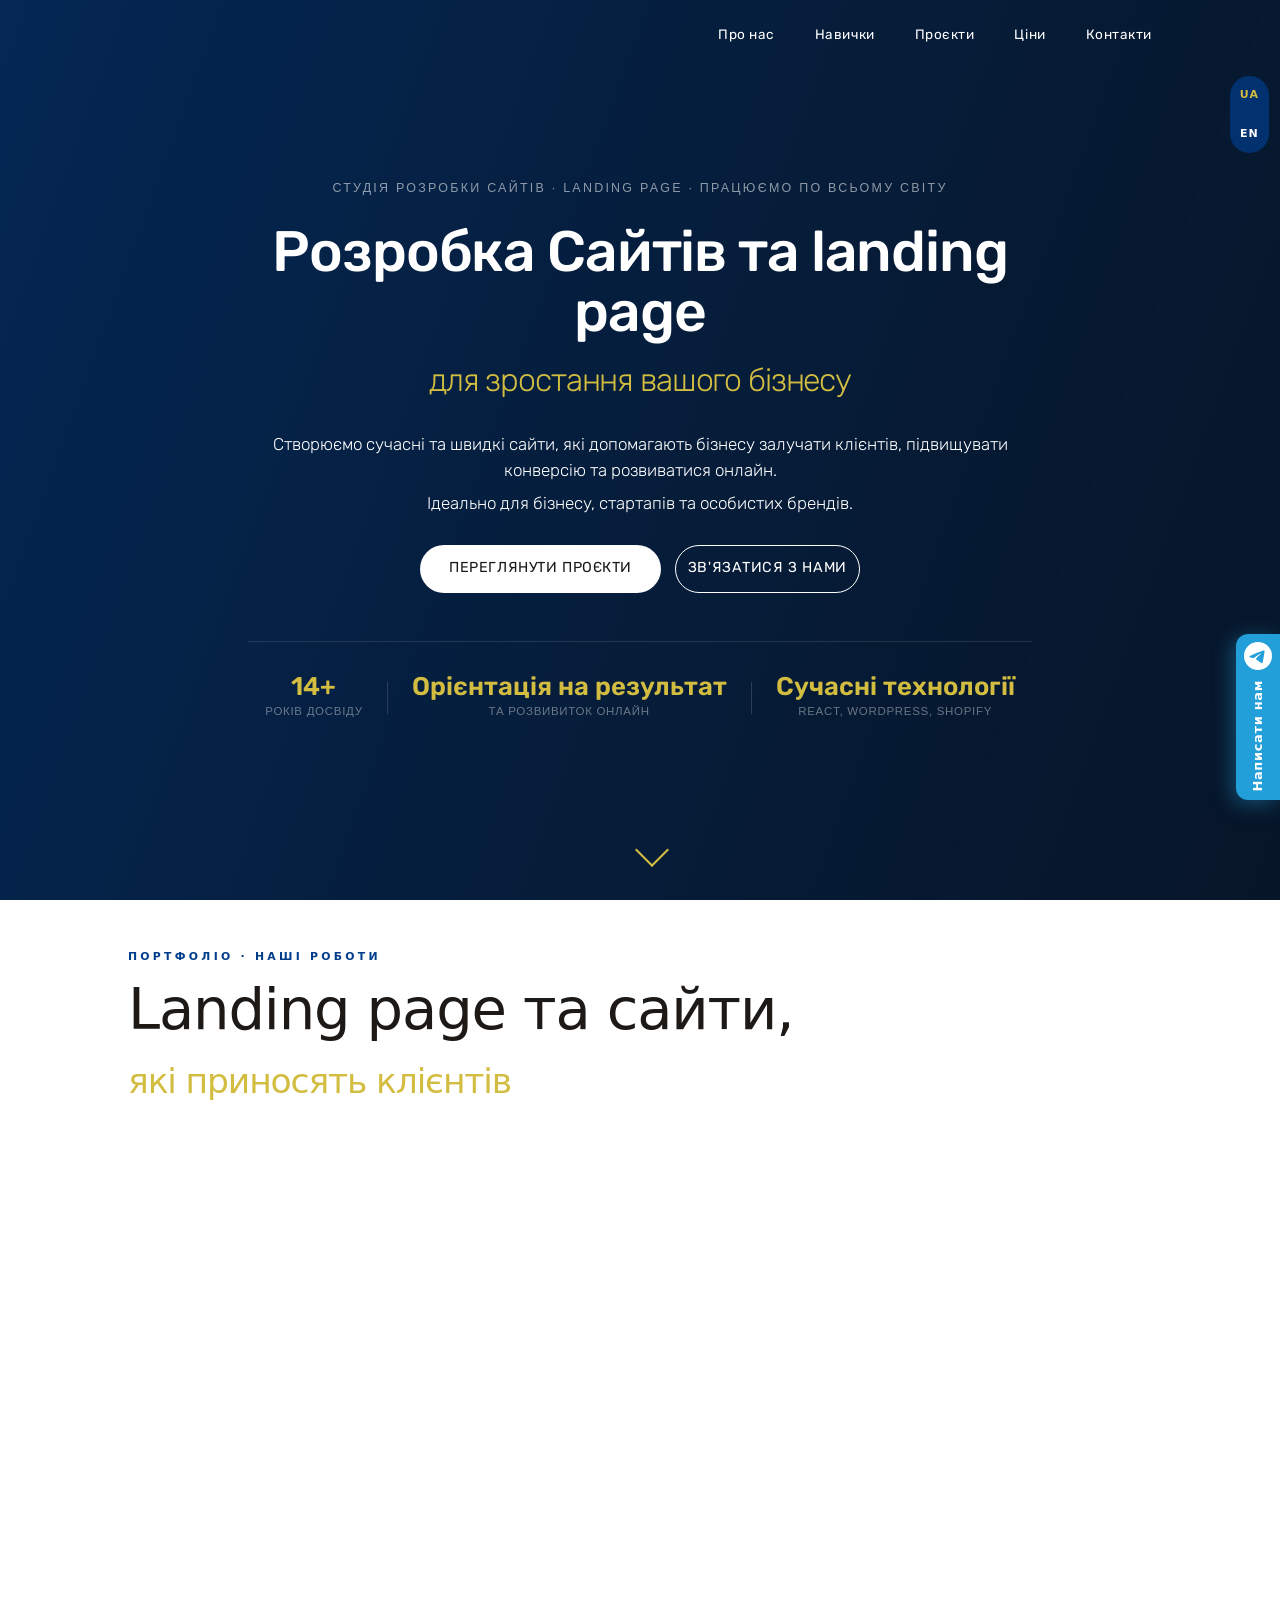
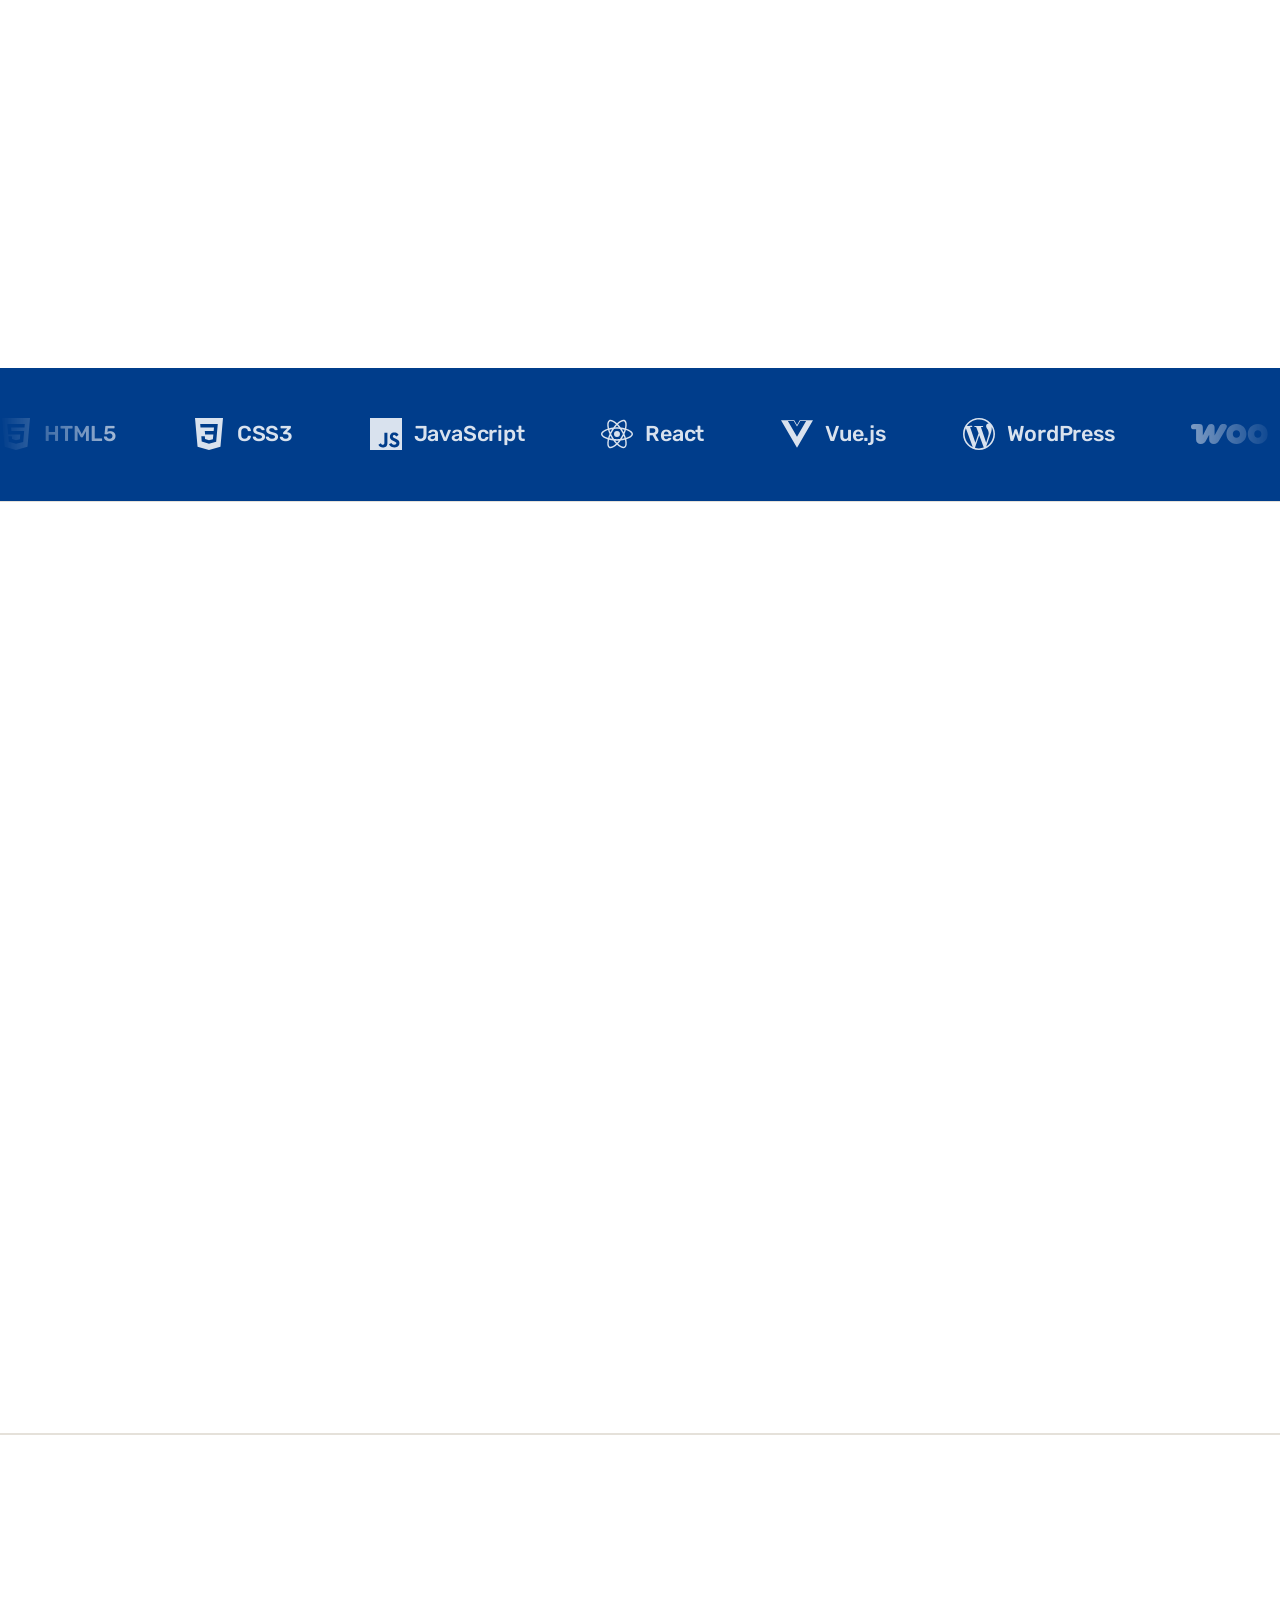
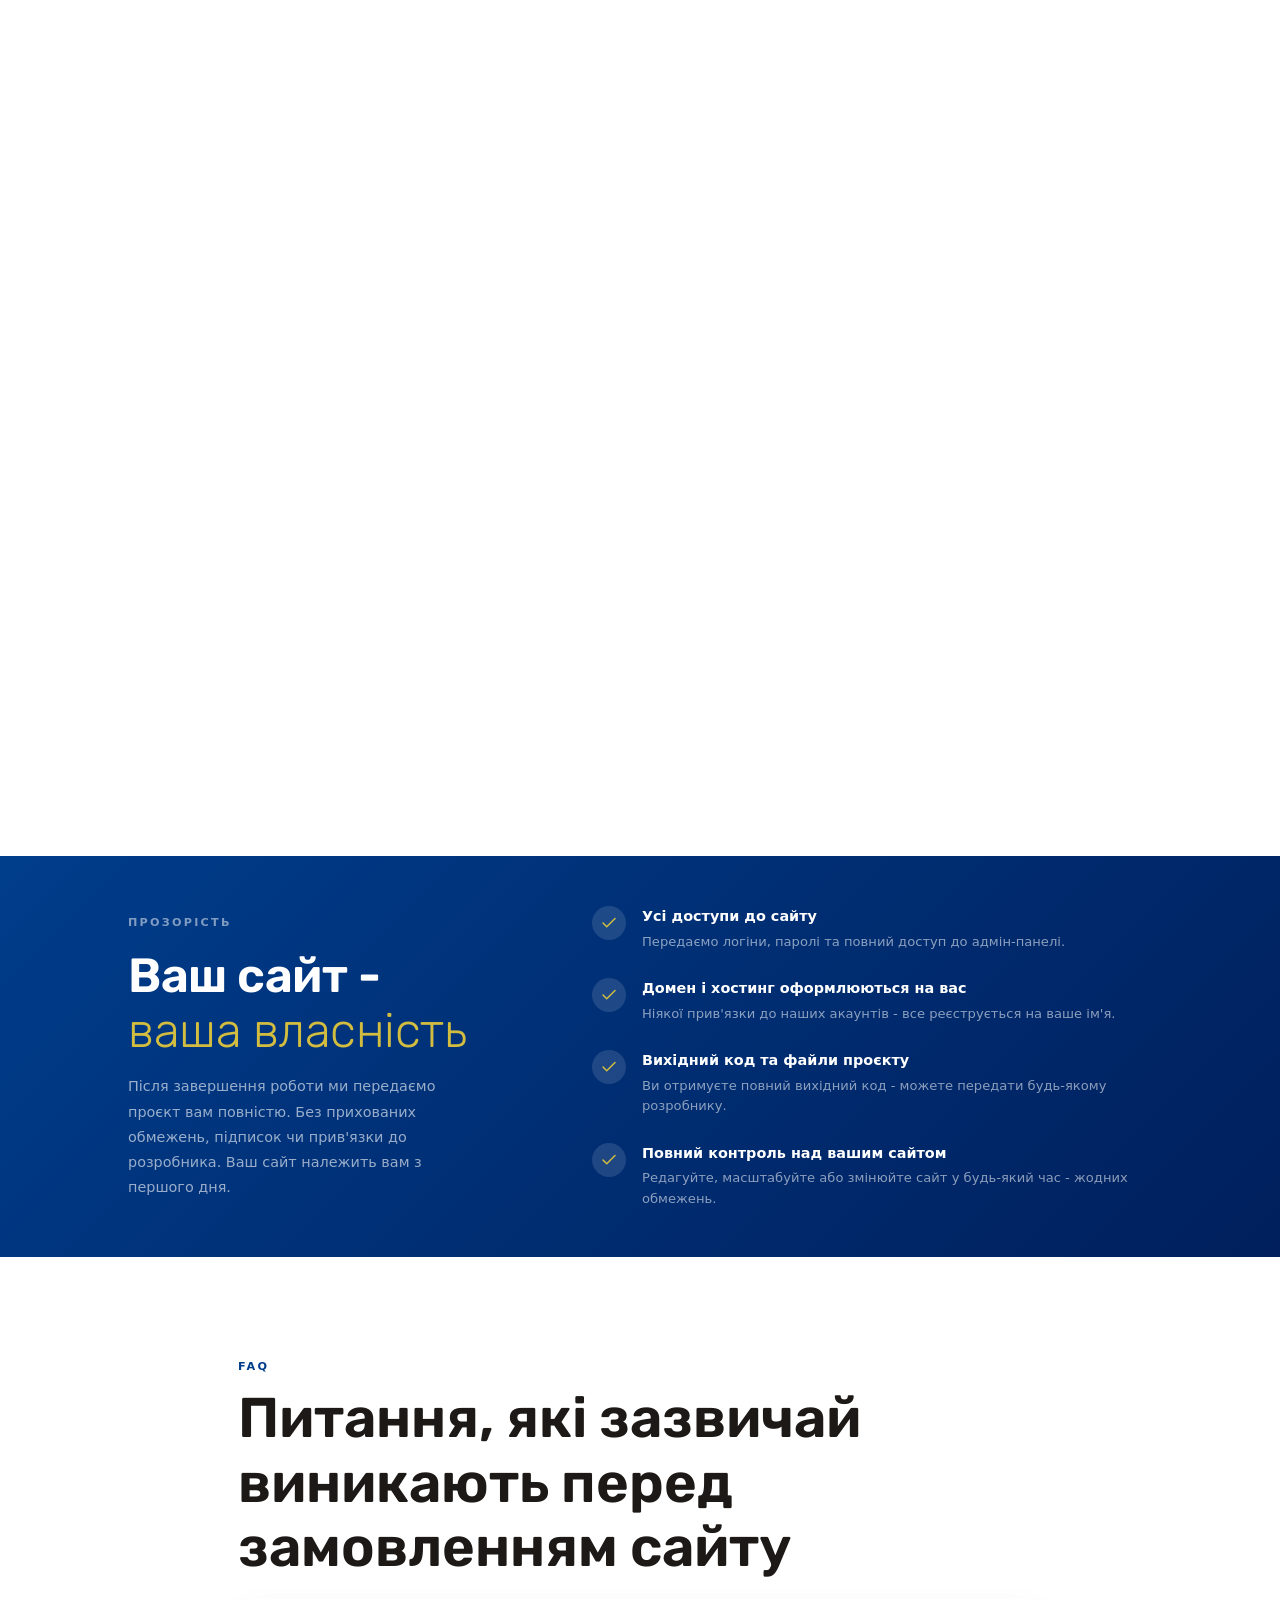
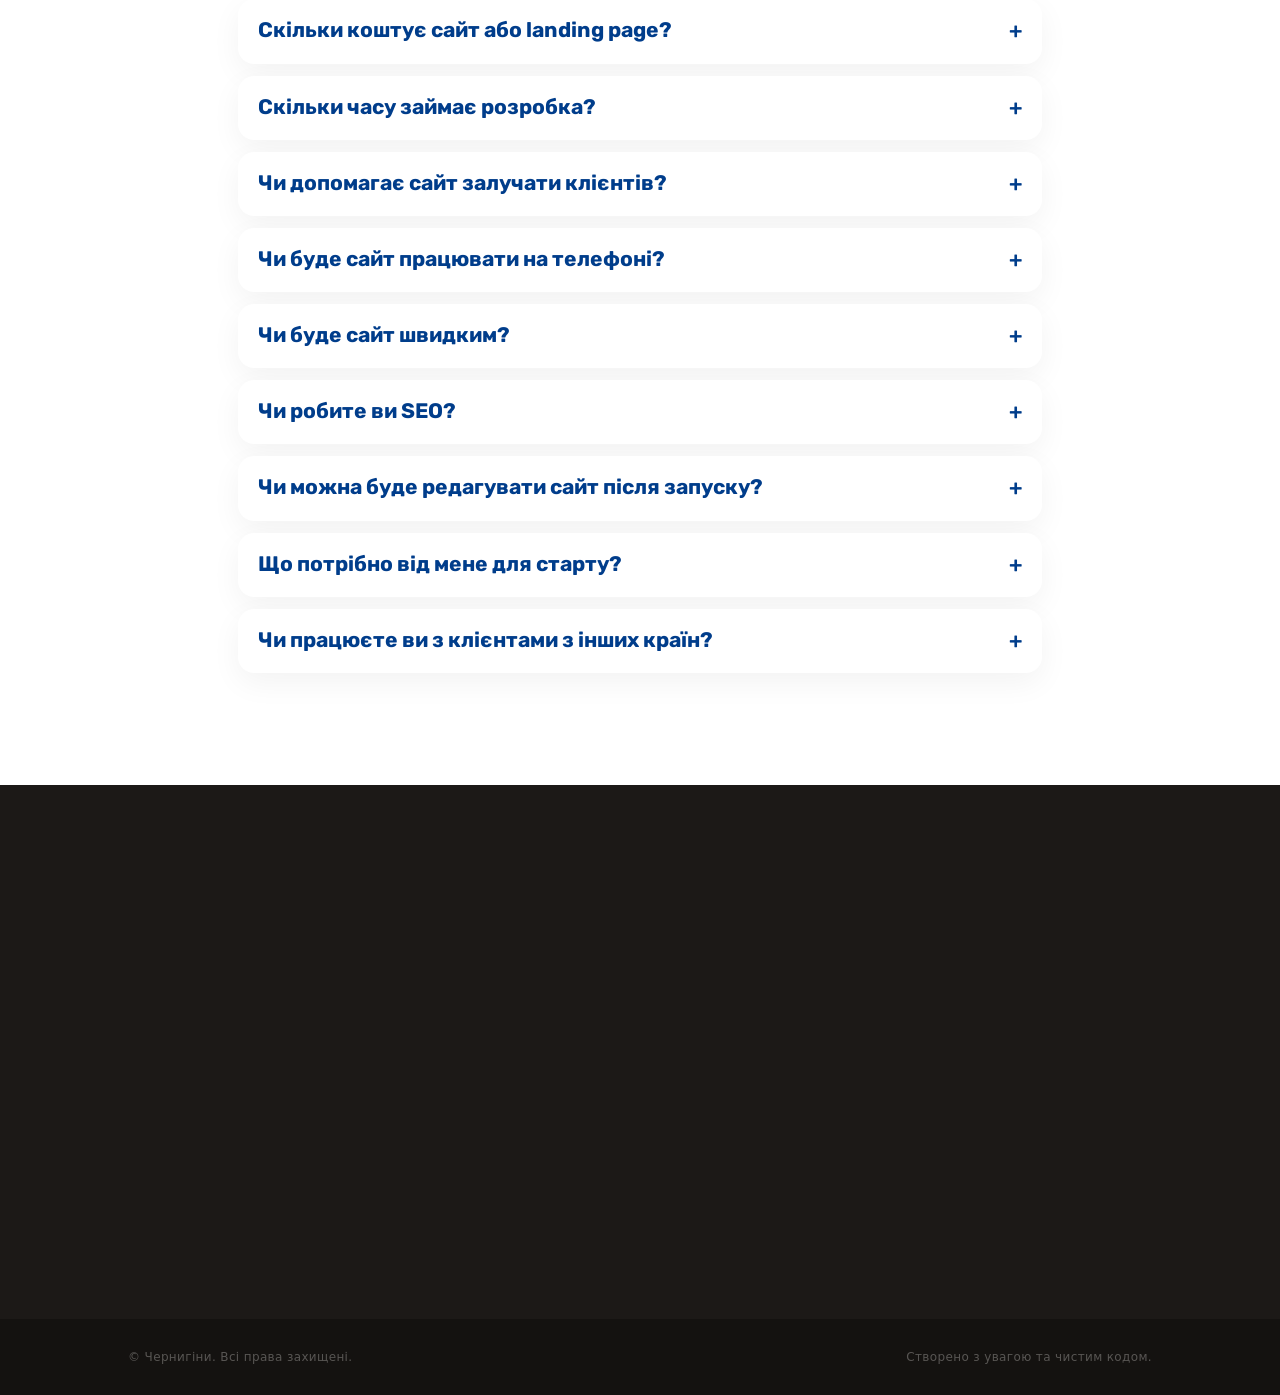
==== commit 71a58663: "technotogy gallery was added" ====
--- a/index.html
+++ b/index.html
@@ -1076,148 +1076,6 @@
                 </a>
               </div>
             </article>
-
-            <!-- CARD 6 - Villas wide
-            <article
-              class="gallery-card"
-              data-delay="400"
-              itemscope
-              itemtype="https://schema.org/CreativeWork"
-            >
-              <span class="card-shimmer"></span>
-              <span class="card-num">06</span>
-              <div class="card-media">
-                <img
-                  class="card-poster"
-                  src="assets/images/thumbnail-villas.webp"
-                  alt="Premium villa sales website Bali - by Twin Site Creator"
-                  loading="lazy"
-                  width="640"
-                  height="420"
-                  style="object-position: 30% center"
-                />
-                <video
-                  class="card-video"
-                  muted
-                  loop
-                  playsinline
-                  preload="none"
-                  data-src="assets/videos/project-preview.mp4"
-                >
-                  <source
-                    data-src="assets/videos/project-preview.mp4"
-                    type="video/mp4"
-                  />
-                </video>
-                <div class="card-play-hint">
-                  <svg width="16" height="16" viewBox="0 0 24 24" fill="white">
-                    <polygon points="5,3 19,12 5,21" />
-                  </svg>
-                </div>
-              </div>
-              <div class="card-overlay"></div>
-              <div class="card-info">
-                <span class="card-tag">E-commerce · Shopify</span>
-                <h3 class="card-title" itemprop="name">
-                  Premium Villa Sales - Shopify
-                </h3>
-                <div class="card-result">
-                  <span>🏆 Premium design</span>
-                  <span>🛒 Shopify інтеграція</span>
-                </div>
-                <a
-                  class="card-link"
-                  href="https://twinsite-creation.github.io/luxury-villa-landing/"
-                  target="_blank"
-                  rel="noopener"
-                >
-                  Відкрити
-                  <svg
-                    width="14"
-                    height="14"
-                    viewBox="0 0 24 24"
-                    fill="none"
-                    stroke="currentColor"
-                    stroke-width="2"
-                    stroke-linecap="round"
-                    stroke-linejoin="round"
-                  >
-                    <path d="M5 12h14M12 5l7 7-7 7" />
-                  </svg>
-                </a>
-              </div>
-            </article> -->
-
-            <!-- CARD 7 - Yoga wide
-            <article
-              class="gallery-card"
-              data-delay="480"
-              itemscope
-              itemtype="https://schema.org/CreativeWork"
-            >
-              <span class="card-shimmer"></span>
-              <span class="card-num">07</span>
-              <div class="card-media">
-                <img
-                  class="card-poster"
-                  src="assets/images/thumbnail-yoga.webp"
-                  alt="Spa and retreat brand identity website - by Twin Site Creator"
-                  loading="lazy"
-                  width="640"
-                  height="420"
-                  style="object-position: center 50%"
-                />
-                <video
-                  class="card-video"
-                  muted
-                  loop
-                  playsinline
-                  preload="none"
-                  data-src="assets/videos/project-preview.mp4"
-                >
-                  <source
-                    data-src="assets/videos/project-preview.mp4"
-                    type="video/mp4"
-                  />
-                </video>
-                <div class="card-play-hint">
-                  <svg width="16" height="16" viewBox="0 0 24 24" fill="white">
-                    <polygon points="5,3 19,12 5,21" />
-                  </svg>
-                </div>
-              </div>
-              <div class="card-overlay"></div>
-              <div class="card-info">
-                <span class="card-tag">Brand · Landing Page</span>
-                <h3 class="card-title" itemprop="name">
-                  Spa &amp; Retreat Brand Identity
-                </h3>
-                <div class="card-result">
-                  <span>🎨 Фірмовий стиль</span>
-                  <span>🌿 Преміум велнес</span>
-                </div>
-                <a
-                  class="card-link"
-                  href="https://twinsite-creation.github.io/yoga-retreat-landing/"
-                  target="_blank"
-                  rel="noopener"
-                >
-                  Відкрити
-                  <svg
-                    width="14"
-                    height="14"
-                    viewBox="0 0 24 24"
-                    fill="none"
-                    stroke="currentColor"
-                    stroke-width="2"
-                    stroke-linecap="round"
-                    stroke-linejoin="round"
-                  >
-                    <path d="M5 12h14M12 5l7 7-7 7" />
-                  </svg>
-                </a>
-              </div>
-            </article> -->
           </div>
           <!-- /.gallery -->
 
@@ -1246,6 +1104,190 @@
         </div>
       </section>
 
+      <!-- ===== REVIEWS ===== -->
+      <section
+        class="reviews section"
+        id="reviews"
+        aria-label="Відгуки клієнтів"
+      >
+        <div class="container">
+          <div class="section__label reveal">Відгуки</div>
+          <h2 class="section__title reveal">
+            Що говорять наші <em>клієнти</em>
+          </h2>
+          <p class="section__text reveal">
+            Ми цінуємо довіру кожного клієнта. Найкраща оцінка нашої роботи -
+            рекомендації та реальні відгуки.
+          </p>
+
+          <div class="reviews__grid">
+            <article class="review-card reveal">
+              <header class="review-card__header">
+                <div class="review-card__stars" aria-label="Оцінка 5 з 5 зірок">
+                  ★★★★★
+                </div>
+              </header>
+              <blockquote class="review-card__quote">
+                <p>
+                  «Неймовірні дівчата і справжні профі! Допомогли створити
+                  чудовий сайт-презентацію для моєї роботи як викладачки
+                  німецької. Усе продумано до дрібниць, сучасно та зі смаком.
+                  Дуже вдячна за індивідуальний підхід, терпіння та крутий
+                  результат.»
+                </p>
+              </blockquote>
+              <footer class="review-card__footer">
+                <div class="review-card__preview">
+                  <a target="_blank" href="http://kurinova-deutsch.com/">
+                    <img
+                      src="assets/images/review-preview-julia.webp"
+                      alt="Прев'ю сайту клієнтки Julia Kurinova"
+                      loading="lazy"
+                      width="64"
+                      height="48"
+                    />
+                  </a>
+                </div>
+                <div class="review-card__author">
+                  <cite><span>Julia Kurinova</span></cite>
+                  <span class="review-card__meta"
+                    >Local Guide · Google Review</span
+                  >
+                </div>
+              </footer>
+            </article>
+
+            <article class="review-card reveal">
+              <header class="review-card__header">
+                <div class="review-card__stars" aria-label="Оцінка 5 з 5 зірок">
+                  ★★★★★
+                </div>
+              </header>
+              <blockquote class="review-card__quote">
+                <p>
+                  «Співпраця залишила лише позитивні враження. Особливо вдячна
+                  за те, що були запропоновані рішення, які перевершили мої
+                  очікування. Комунікація була легкою, а результат вийшов саме
+                  таким, як хотілося.»
+                </p>
+              </blockquote>
+              <footer class="review-card__footer">
+                <div class="review-card__preview">
+                  <a
+                    target="_blank"
+                    href="https://www.psychotherapy-space.com/"
+                  >
+                    <img
+                      src="assets/images/review-preview-svitlana.webp"
+                      alt="Прев'ю сайту клієнтки Світлана"
+                      loading="lazy"
+                      width="64"
+                      height="48"
+                    />
+                  </a>
+                </div>
+                <div class="review-card__author">
+                  <cite><span>Світлана</span></cite>
+                  <span class="review-card__meta">Google Review</span>
+                </div>
+              </footer>
+            </article>
+
+            <article class="review-card reveal">
+              <header class="review-card__header">
+                <div class="review-card__stars" aria-label="Оцінка 5 з 5 зірок">
+                  ★★★★★
+                </div>
+              </header>
+              <blockquote class="review-card__quote">
+                <p>
+                  «Дуже професійний підхід, якісне виконання роботи та приємна
+                  комунікація. Рекомендую.»
+                </p>
+              </blockquote>
+              <footer class="review-card__footer">
+                <div class="review-card__preview">
+                  <a target="_blank" href="https://semeniuk-notary.com/">
+                    <img
+                      src="assets/images/review-preview-ludmyla.webp"
+                      alt="Прев'ю сайту нотаріальної практики - клієнтка Людмила Семенюк"
+                      loading="lazy"
+                      width="64"
+                      height="48"
+                    />
+                  </a>
+                </div>
+                <div class="review-card__author">
+                  <cite><span>Людмила Семенюк</span></cite>
+                  <span class="review-card__meta">Google Review</span>
+                </div>
+              </footer>
+            </article>
+          </div>
+        </div>
+
+        <script type="application/ld+json">
+          {
+            "@context": "https://schema.org",
+            "@type": "ProfessionalService",
+            "name": "Twin Site Creator",
+            "url": "https://twinsitecreator.com",
+            "aggregateRating": {
+              "@type": "AggregateRating",
+              "ratingValue": "5",
+              "reviewCount": "3"
+            },
+            "review": [
+              {
+                "@type": "Review",
+                "author": { "@type": "Person", "name": "Julia Kurinova" },
+                "itemReviewed": {
+                  "@type": "ProfessionalService",
+                  "name": "Twin Site Creator",
+                  "url": "https://twinsitecreator.com/en/"
+                },
+                "reviewRating": {
+                  "@type": "Rating",
+                  "ratingValue": "5",
+                  "bestRating": "5"
+                },
+                "reviewBody": "Неймовірні дівчата і справжні профі! Допомогли створити чудовий сайт-презентацію для моєї роботи як викладачки німецької."
+              },
+              {
+                "@type": "Review",
+                "author": { "@type": "Person", "name": "Світлана" },
+                "itemReviewed": {
+                  "@type": "ProfessionalService",
+                  "name": "Twin Site Creator",
+                  "url": "https://twinsitecreator.com/en/"
+                },
+                "reviewRating": {
+                  "@type": "Rating",
+                  "ratingValue": "5",
+                  "bestRating": "5"
+                },
+                "reviewBody": "Співпраця залишила лише позитивні враження. Особливо вдячна за рішення, які перевершили мої очікування."
+              },
+              {
+                "@type": "Review",
+                "author": { "@type": "Person", "name": "Людмила Семенюк" },
+                "itemReviewed": {
+                  "@type": "ProfessionalService",
+                  "name": "Twin Site Creator",
+                  "url": "https://twinsitecreator.com/en/"
+                },
+                "reviewRating": {
+                  "@type": "Rating",
+                  "ratingValue": "5",
+                  "bestRating": "5"
+                },
+                "reviewBody": "Дуже професійний підхід, якісне виконання роботи та приємна комунікація."
+              }
+            ]
+          }
+        </script>
+      </section>
+
       <!-- ===== ABOUT ===== -->
       <section class="about section" id="about">
         <div class="container about__inner">
@@ -1292,6 +1334,150 @@
                 </div>
               </div>
             </div>
+          </div>
+        </div>
+      </section>
+
+      <!-- ===== TECH MARQUEE ===== -->
+      <section class="tech-marquee section" aria-label="Технології, з якими ми працюємо">
+        <div class="tech-marquee__viewport">
+          <div class="tech-marquee__track">
+            <ul class="tech-marquee__list">
+              <li class="tech-marquee__item">
+                <svg class="tech-marquee__icon" aria-hidden="true" focusable="false">
+                  <use href="assets/icons/tech-sprite.svg#html5"></use>
+                </svg>
+                <span class="tech-marquee__name">HTML5</span>
+              </li>
+              <li class="tech-marquee__item">
+                <svg class="tech-marquee__icon" aria-hidden="true" focusable="false">
+                  <use href="assets/icons/tech-sprite.svg#css3"></use>
+                </svg>
+                <span class="tech-marquee__name">CSS3</span>
+              </li>
+              <li class="tech-marquee__item">
+                <svg class="tech-marquee__icon" aria-hidden="true" focusable="false">
+                  <use href="assets/icons/tech-sprite.svg#javascript"></use>
+                </svg>
+                <span class="tech-marquee__name">JavaScript</span>
+              </li>
+              <li class="tech-marquee__item">
+                <svg class="tech-marquee__icon" aria-hidden="true" focusable="false">
+                  <use href="assets/icons/tech-sprite.svg#react"></use>
+                </svg>
+                <span class="tech-marquee__name">React</span>
+              </li>
+              <li class="tech-marquee__item">
+                <svg class="tech-marquee__icon" aria-hidden="true" focusable="false">
+                  <use href="assets/icons/tech-sprite.svg#vue"></use>
+                </svg>
+                <span class="tech-marquee__name">Vue.js</span>
+              </li>
+              <li class="tech-marquee__item">
+                <svg class="tech-marquee__icon" aria-hidden="true" focusable="false">
+                  <use href="assets/icons/tech-sprite.svg#wordpress"></use>
+                </svg>
+                <span class="tech-marquee__name">WordPress</span>
+              </li>
+              <li class="tech-marquee__item">
+                <svg class="tech-marquee__icon tech-marquee__icon--wide" aria-hidden="true" focusable="false">
+                  <use href="assets/icons/tech-sprite.svg#woocommerce"></use>
+                </svg>
+                <span class="tech-marquee__name">WooCommerce</span>
+              </li>
+              <li class="tech-marquee__item">
+                <svg class="tech-marquee__icon" aria-hidden="true" focusable="false">
+                  <use href="assets/icons/tech-sprite.svg#shopify"></use>
+                </svg>
+                <span class="tech-marquee__name">Shopify</span>
+              </li>
+              <li class="tech-marquee__item">
+                <svg class="tech-marquee__icon" aria-hidden="true" focusable="false">
+                  <use href="assets/icons/tech-sprite.svg#webflow"></use>
+                </svg>
+                <span class="tech-marquee__name">Webflow</span>
+              </li>
+              <li class="tech-marquee__item">
+                <svg class="tech-marquee__icon" aria-hidden="true" focusable="false">
+                  <use href="assets/icons/tech-sprite.svg#figma"></use>
+                </svg>
+                <span class="tech-marquee__name">Figma</span>
+              </li>
+              <li class="tech-marquee__item">
+                <svg class="tech-marquee__icon" aria-hidden="true" focusable="false">
+                  <use href="assets/icons/tech-sprite.svg#github"></use>
+                </svg>
+                <span class="tech-marquee__name">GitHub</span>
+              </li>
+            </ul>
+            <ul class="tech-marquee__list" aria-hidden="true">
+              <li class="tech-marquee__item">
+                <svg class="tech-marquee__icon" aria-hidden="true" focusable="false">
+                  <use href="assets/icons/tech-sprite.svg#html5"></use>
+                </svg>
+                <span class="tech-marquee__name">HTML5</span>
+              </li>
+              <li class="tech-marquee__item">
+                <svg class="tech-marquee__icon" aria-hidden="true" focusable="false">
+                  <use href="assets/icons/tech-sprite.svg#css3"></use>
+                </svg>
+                <span class="tech-marquee__name">CSS3</span>
+              </li>
+              <li class="tech-marquee__item">
+                <svg class="tech-marquee__icon" aria-hidden="true" focusable="false">
+                  <use href="assets/icons/tech-sprite.svg#javascript"></use>
+                </svg>
+                <span class="tech-marquee__name">JavaScript</span>
+              </li>
+              <li class="tech-marquee__item">
+                <svg class="tech-marquee__icon" aria-hidden="true" focusable="false">
+                  <use href="assets/icons/tech-sprite.svg#react"></use>
+                </svg>
+                <span class="tech-marquee__name">React</span>
+              </li>
+              <li class="tech-marquee__item">
+                <svg class="tech-marquee__icon" aria-hidden="true" focusable="false">
+                  <use href="assets/icons/tech-sprite.svg#vue"></use>
+                </svg>
+                <span class="tech-marquee__name">Vue.js</span>
+              </li>
+              <li class="tech-marquee__item">
+                <svg class="tech-marquee__icon" aria-hidden="true" focusable="false">
+                  <use href="assets/icons/tech-sprite.svg#wordpress"></use>
+                </svg>
+                <span class="tech-marquee__name">WordPress</span>
+              </li>
+              <li class="tech-marquee__item">
+                <svg class="tech-marquee__icon tech-marquee__icon--wide" aria-hidden="true" focusable="false">
+                  <use href="assets/icons/tech-sprite.svg#woocommerce"></use>
+                </svg>
+                <span class="tech-marquee__name">WooCommerce</span>
+              </li>
+              <li class="tech-marquee__item">
+                <svg class="tech-marquee__icon" aria-hidden="true" focusable="false">
+                  <use href="assets/icons/tech-sprite.svg#shopify"></use>
+                </svg>
+                <span class="tech-marquee__name">Shopify</span>
+              </li>
+              <li class="tech-marquee__item">
+                <svg class="tech-marquee__icon" aria-hidden="true" focusable="false">
+                  <use href="assets/icons/tech-sprite.svg#webflow"></use>
+                </svg>
+                <span class="tech-marquee__name">Webflow</span>
+              </li>
+              <li class="tech-marquee__item">
+                <svg class="tech-marquee__icon" aria-hidden="true" focusable="false">
+                  <use href="assets/icons/tech-sprite.svg#figma"></use>
+                </svg>
+                <span class="tech-marquee__name">Figma</span>
+              </li>
+              <li class="tech-marquee__item">
+                <svg class="tech-marquee__icon" aria-hidden="true" focusable="false">
+                  <use href="assets/icons/tech-sprite.svg#github"></use>
+                </svg>
+                <span class="tech-marquee__name">GitHub</span>
+              </li>
+            </ul>
           </div>
         </div>
       </section>
@@ -1331,6 +1517,21 @@
                 <li>Швидке завантаження</li>
                 <li>Адаптивний дизайн</li>
               </ul>
+              <a href="landing-page-development/" class="skill-card__link"
+                >Детальніше
+                <svg
+                  width="12"
+                  height="12"
+                  viewBox="0 0 24 24"
+                  fill="none"
+                  stroke="currentColor"
+                  stroke-width="2"
+                  stroke-linecap="round"
+                  stroke-linejoin="round"
+                >
+                  <path d="M5 12h14M12 5l7 7-7 7" />
+                </svg>
+              </a>
             </div>
 
             <div class="skill-card reveal">
@@ -1357,9 +1558,20 @@
                 <li>Масштабована структура</li>
               </ul>
 
-              <a href="/website-development/" class="skill-card__link"
+              <a href="website-development/" class="skill-card__link"
                 >Детальніше
-                <svg width="12" height="12" viewBox="0 0 24 24" fill="none" stroke="currentColor" stroke-width="2" stroke-linecap="round" stroke-linejoin="round"><path d="M5 12h14M12 5l7 7-7 7" /></svg>
+                <svg
+                  width="12"
+                  height="12"
+                  viewBox="0 0 24 24"
+                  fill="none"
+                  stroke="currentColor"
+                  stroke-width="2"
+                  stroke-linecap="round"
+                  stroke-linejoin="round"
+                >
+                  <path d="M5 12h14M12 5l7 7-7 7" />
+                </svg>
               </a>
             </div>
 
@@ -1386,6 +1598,22 @@
                 <li>Сучасний JavaScript</li>
                 <li>Чистий та зрозумілий код</li>
               </ul>
+
+              <a href="frontend-development/" class="skill-card__link"
+                >Детальніше
+                <svg
+                  width="12"
+                  height="12"
+                  viewBox="0 0 24 24"
+                  fill="none"
+                  stroke="currentColor"
+                  stroke-width="2"
+                  stroke-linecap="round"
+                  stroke-linejoin="round"
+                >
+                  <path d="M5 12h14M12 5l7 7-7 7" />
+                </svg>
+              </a>
             </div>
 
             <div class="skill-card reveal">
@@ -1412,6 +1640,22 @@
                 <li>Shopify</li>
                 <li>Індивідуальні CMS рішення</li>
               </ul>
+
+              <a href="cms-platforms/" class="skill-card__link"
+                >Детальніше
+                <svg
+                  width="12"
+                  height="12"
+                  viewBox="0 0 24 24"
+                  fill="none"
+                  stroke="currentColor"
+                  stroke-width="2"
+                  stroke-linecap="round"
+                  stroke-linejoin="round"
+                >
+                  <path d="M5 12h14M12 5l7 7-7 7" />
+                </svg>
+              </a>
             </div>
 
             <div class="skill-card reveal">
@@ -1439,6 +1683,21 @@
                 <li>SEO-структура</li>
                 <li>Core Web Vitals</li>
               </ul>
+              <a href="website-optimization/" class="skill-card__link"
+                >Детальніше
+                <svg
+                  width="12"
+                  height="12"
+                  viewBox="0 0 24 24"
+                  fill="none"
+                  stroke="currentColor"
+                  stroke-width="2"
+                  stroke-linecap="round"
+                  stroke-linejoin="round"
+                >
+                  <path d="M5 12h14M12 5l7 7-7 7" />
+                </svg>
+              </a>
             </div>
 
             <div class="skill-card reveal">
@@ -1465,6 +1724,22 @@
                 <li>Кросбраузерність</li>
                 <li>Зручність для користувача</li>
               </ul>
+
+              <a href="ui-responsive-design/" class="skill-card__link"
+                >Детальніше
+                <svg
+                  width="12"
+                  height="12"
+                  viewBox="0 0 24 24"
+                  fill="none"
+                  stroke="currentColor"
+                  stroke-width="2"
+                  stroke-linecap="round"
+                  stroke-linejoin="round"
+                >
+                  <path d="M5 12h14M12 5l7 7-7 7" />
+                </svg>
+              </a>
             </div>
           </div>
         </div>
@@ -1872,7 +2147,7 @@
             <!-- TELEGRAM -->
             <li>
               <a
-                href="https://t.me/nchernygina?text=Привіт!%20Цікавить%20розробка%20сайтів,%20можете%20допомогти?"
+                href="https://t.me/vchernygina?text=Привіт!%20Цікавить%20розробка%20сайтів,%20можете%20допомогти?"
                 target="_blank"
                 rel="noopener noreferrer"
                 class="contact__link"
@@ -1980,7 +2255,7 @@
       </div>
     </div>
     <a
-      href="https://t.me/nchernygina"
+      href="https://t.me/vchernygina"
       target="_blank"
       rel="noopener noreferrer"
       class="tg-float-btn"
--- a/assets/css/style.css
+++ b/assets/css/style.css
@@ -854,6 +854,140 @@
   color: var(--color-text-muted);
 }
 
+/* ── TECH MARQUEE ───────────────────────────── */
+.tech-marquee {
+  --marquee-gap: clamp(2.5rem, 6vw, 5rem);
+  --marquee-duration: 45s;
+  background: var(--color-accent);
+  color: var(--color-white);
+  overflow: hidden;
+}
+
+.tech-marquee__viewport {
+  -webkit-mask-image: linear-gradient(
+    to right,
+    transparent,
+    #000 12%,
+    #000 88%,
+    transparent
+  );
+  mask-image: linear-gradient(
+    to right,
+    transparent,
+    #000 12%,
+    #000 88%,
+    transparent
+  );
+}
+
+.tech-marquee__track {
+  display: flex;
+  width: max-content;
+  animation: techMarquee var(--marquee-duration) linear infinite;
+}
+
+.tech-marquee__viewport:hover .tech-marquee__track {
+  animation-play-state: paused;
+}
+
+/* Each list carries a trailing gap so both halves are equal — keeps the loop seamless */
+.tech-marquee__list {
+  display: flex;
+  align-items: center;
+  gap: var(--marquee-gap);
+  padding-inline-end: var(--marquee-gap);
+}
+
+.tech-marquee__item {
+  display: flex;
+  align-items: center;
+  gap: 0.75rem;
+  flex-shrink: 0;
+  opacity: 0.85;
+  transition: opacity var(--transition);
+}
+
+.tech-marquee__item:hover {
+  opacity: 1;
+}
+
+.tech-marquee__icon {
+  width: 2rem;
+  height: 2rem;
+  fill: currentColor;
+  flex-shrink: 0;
+}
+
+/* Wordmark logos (viewBox cropped to 2.4:1) */
+.tech-marquee__icon--wide {
+  width: 4.8rem;
+}
+
+.tech-marquee__name {
+  font-family: var(--font-display);
+  font-size: 1.35rem;
+  font-weight: 500;
+  letter-spacing: -0.01em;
+  white-space: nowrap;
+}
+
+@keyframes techMarquee {
+  from {
+    transform: translateX(0);
+  }
+  to {
+    transform: translateX(-50%);
+  }
+}
+
+@media (max-width: 768px) {
+  .tech-marquee {
+    --marquee-gap: 2rem;
+    --marquee-duration: 35s;
+  }
+
+  .tech-marquee__item {
+    gap: 0.5rem;
+  }
+
+  .tech-marquee__icon {
+    width: 1.5rem;
+    height: 1.5rem;
+  }
+
+  .tech-marquee__icon--wide {
+    width: 3.6rem;
+  }
+
+  .tech-marquee__name {
+    font-size: 1.05rem;
+  }
+}
+
+@media (prefers-reduced-motion: reduce) {
+  .tech-marquee__viewport {
+    -webkit-mask-image: none;
+    mask-image: none;
+  }
+
+  .tech-marquee__track {
+    width: auto;
+    justify-content: center;
+    animation: none;
+  }
+
+  .tech-marquee__list {
+    flex-wrap: wrap;
+    justify-content: center;
+    row-gap: 1.25rem;
+    padding-inline: var(--side-pad);
+  }
+
+  .tech-marquee__list[aria-hidden="true"] {
+    display: none;
+  }
+}
+
 /* ── SKILLS ─────────────────────────────────── */
 .skills {
   background-color: var(--color-white);
@@ -1352,10 +1486,11 @@
   justify-content: space-between;
   flex-wrap: wrap;
   gap: 1.5rem;
-  opacity: 0;
-  transform: translateY(20px);
-}
-
+}
+
+.portfolio--inner {
+  margin: -40px 0 40px;
+}
 .portfolio-header__label {
   font-size: 0.68rem;
   font-weight: 600;
@@ -2436,8 +2571,132 @@
   font-weight: 600;
   color: var(--color-accent);
   transition: gap var(--transition);
+  position: relative;
+  z-index: 10;
 }
 
 .skill-card__link:hover {
   gap: 0.55rem;
 }
+
+/* ══════════════════════════════════════════════
+   CLIENT REVIEWS
+══════════════════════════════════════════════ */
+.reviews__grid {
+  display: grid;
+  grid-template-columns: repeat(3, 1fr);
+  gap: 1.75rem;
+  margin-top: 2.5rem;
+}
+
+.review-card {
+  display: flex;
+  flex-direction: column;
+  gap: 1.25rem;
+  background-color: var(--color-bg);
+  border: 1px solid var(--color-border);
+  border-radius: var(--radius-md);
+  padding: 2rem;
+  box-shadow: var(--shadow-sm);
+  transition:
+    transform var(--transition),
+    box-shadow var(--transition),
+    border-color var(--transition);
+}
+
+.review-card:hover {
+  transform: translateY(-4px);
+  box-shadow: var(--shadow-md);
+  border-color: var(--color-accent-pale);
+}
+
+.review-card__header {
+  display: flex;
+  align-items: center;
+}
+
+.review-card__stars {
+  color: var(--color-accent-secondary);
+  font-size: 1.05rem;
+  letter-spacing: 0.15em;
+  line-height: 1;
+}
+
+.review-card__quote {
+  margin: 0;
+  flex-grow: 1;
+}
+
+.review-card__quote p {
+  margin: 0;
+  font-size: 0.95rem;
+  line-height: 1.7;
+  color: var(--color-text);
+}
+
+.review-card__footer {
+  display: flex;
+  align-items: center;
+  gap: 1rem;
+  padding-top: 1rem;
+  border-top: 1px solid var(--color-border);
+}
+
+.review-card__preview {
+  flex-shrink: 0;
+  width: 64px;
+  height: 48px;
+  border-radius: var(--radius-sm);
+  overflow: hidden;
+  border: 1px solid var(--color-border);
+  background-color: var(--color-white);
+}
+
+.review-card__preview img {
+  width: 100%;
+  height: 100%;
+  object-fit: cover;
+  display: block;
+}
+
+.review-card__author {
+  display: flex;
+  flex-direction: column;
+  gap: 0.15rem;
+  min-width: 0;
+}
+
+.review-card__author cite {
+  font-style: normal;
+  font-family: var(--font-display);
+  font-weight: 600;
+  font-size: 0.9rem;
+  color: var(--color-text);
+}
+
+.review-card__meta {
+  font-size: 0.75rem;
+  color: var(--color-text-muted);
+  letter-spacing: 0.02em;
+}
+
+/* ── RESPONSIVE ─────────────────────────────── */
+@media (max-width: 1024px) {
+  .reviews__grid {
+    grid-template-columns: repeat(2, 1fr);
+  }
+  .reviews__grid .review-card:last-child {
+    grid-column: 1 / -1;
+    max-width: 60%;
+    margin-inline: auto;
+  }
+}
+
+@media (max-width: 640px) {
+  .reviews__grid {
+    grid-template-columns: 1fr;
+  }
+  .reviews__grid .review-card:last-child {
+    max-width: none;
+  }
+}
